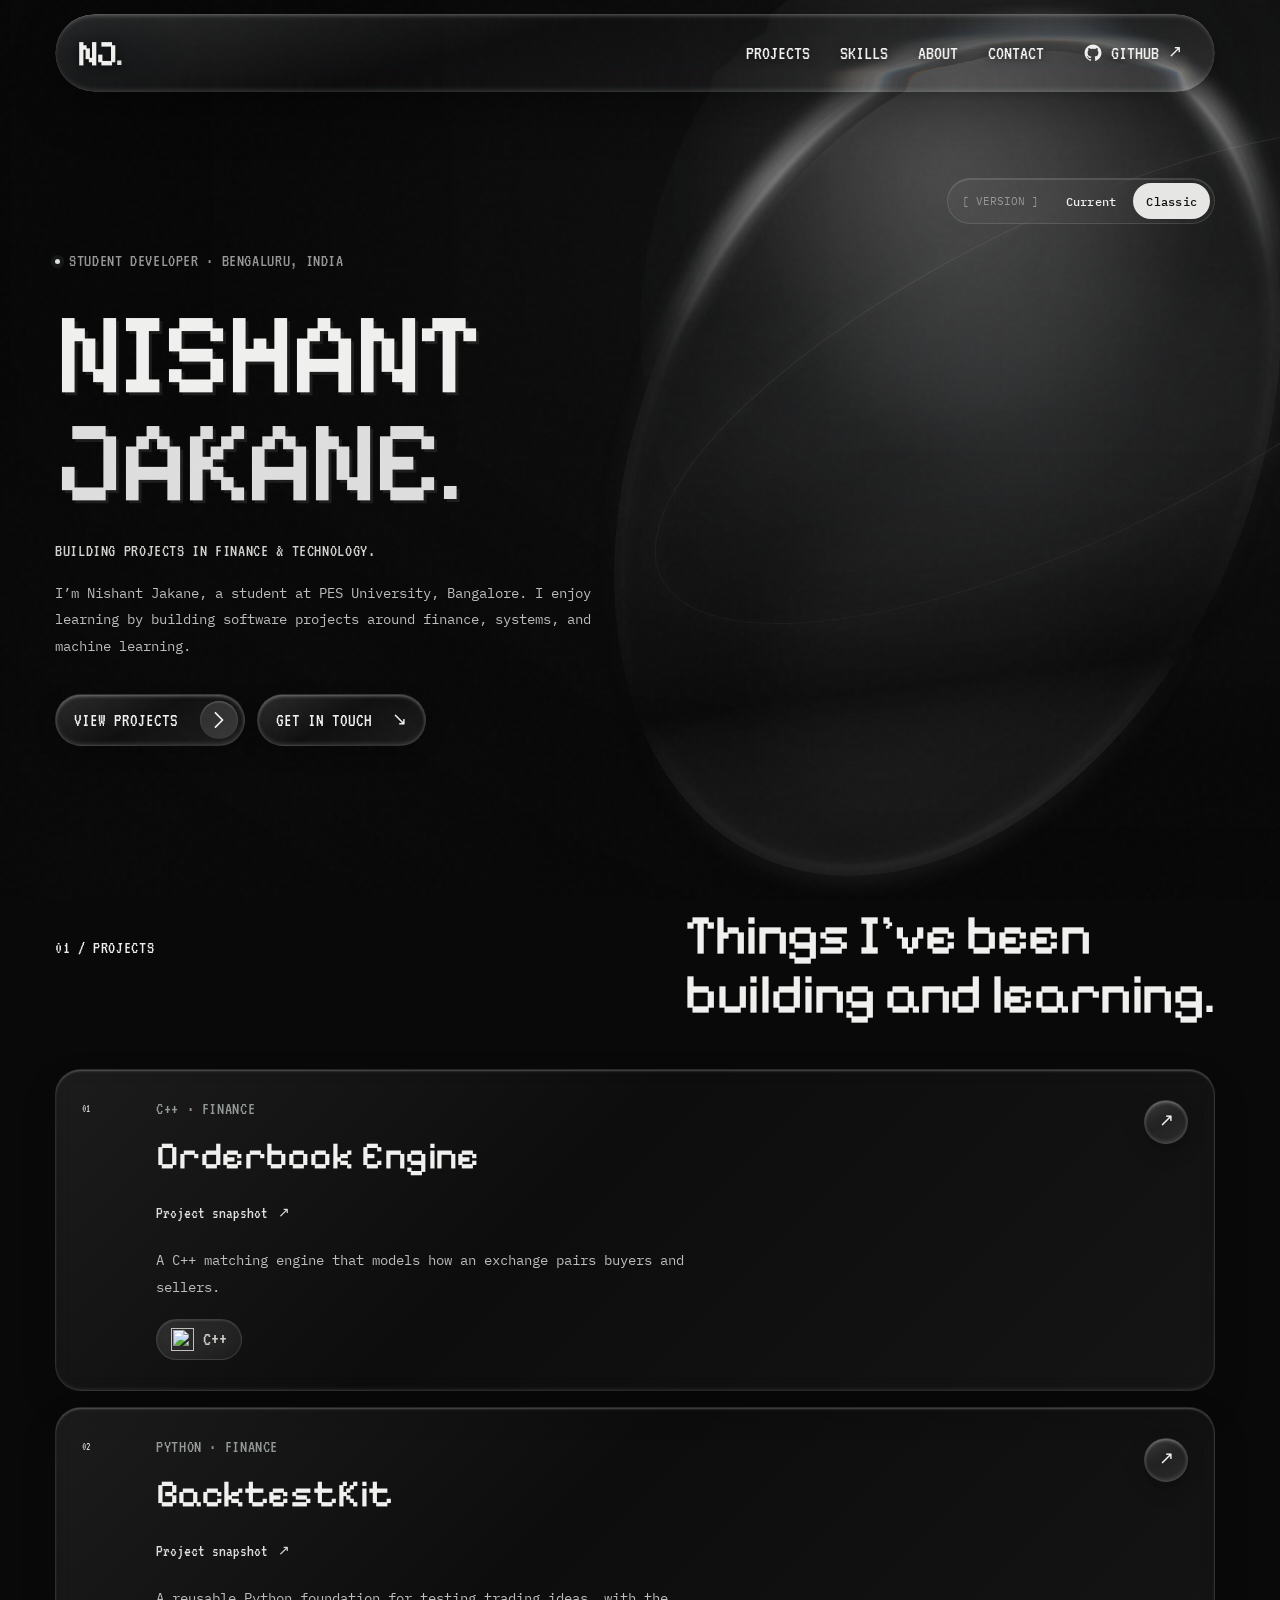
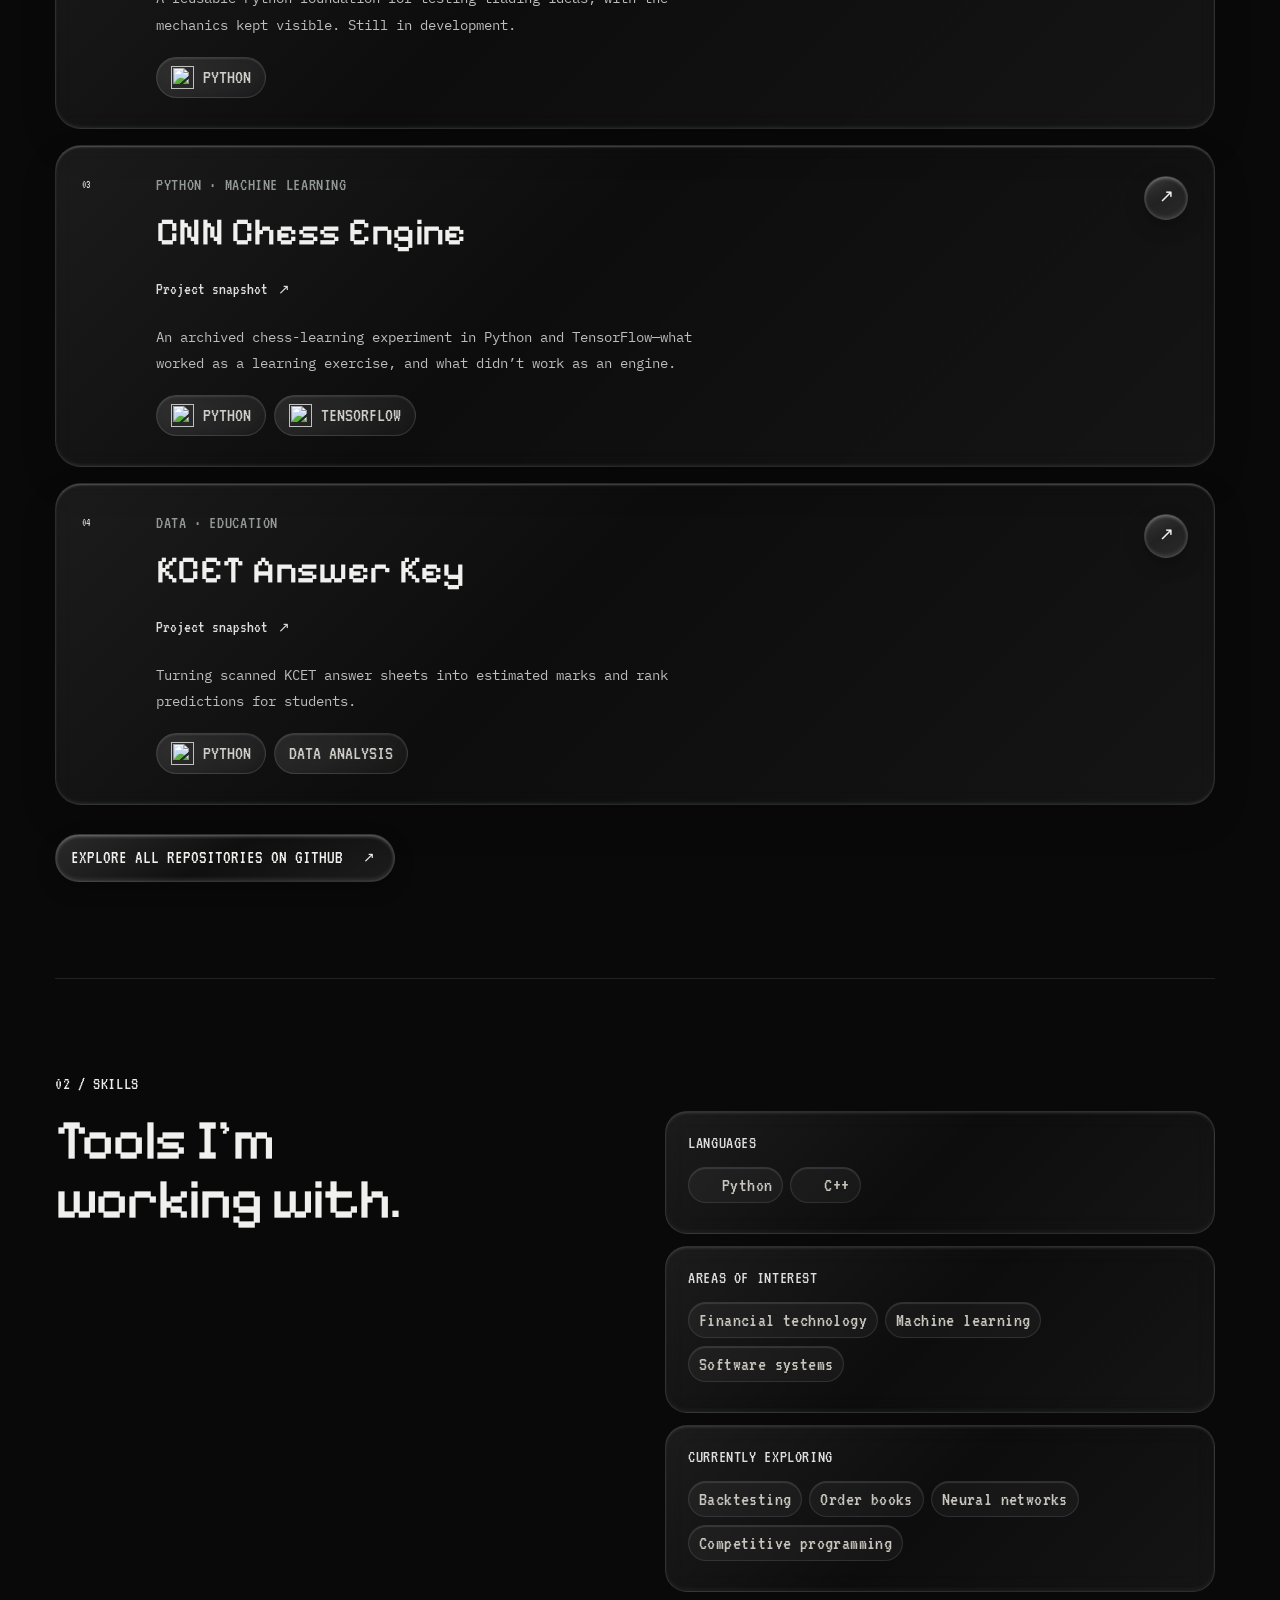
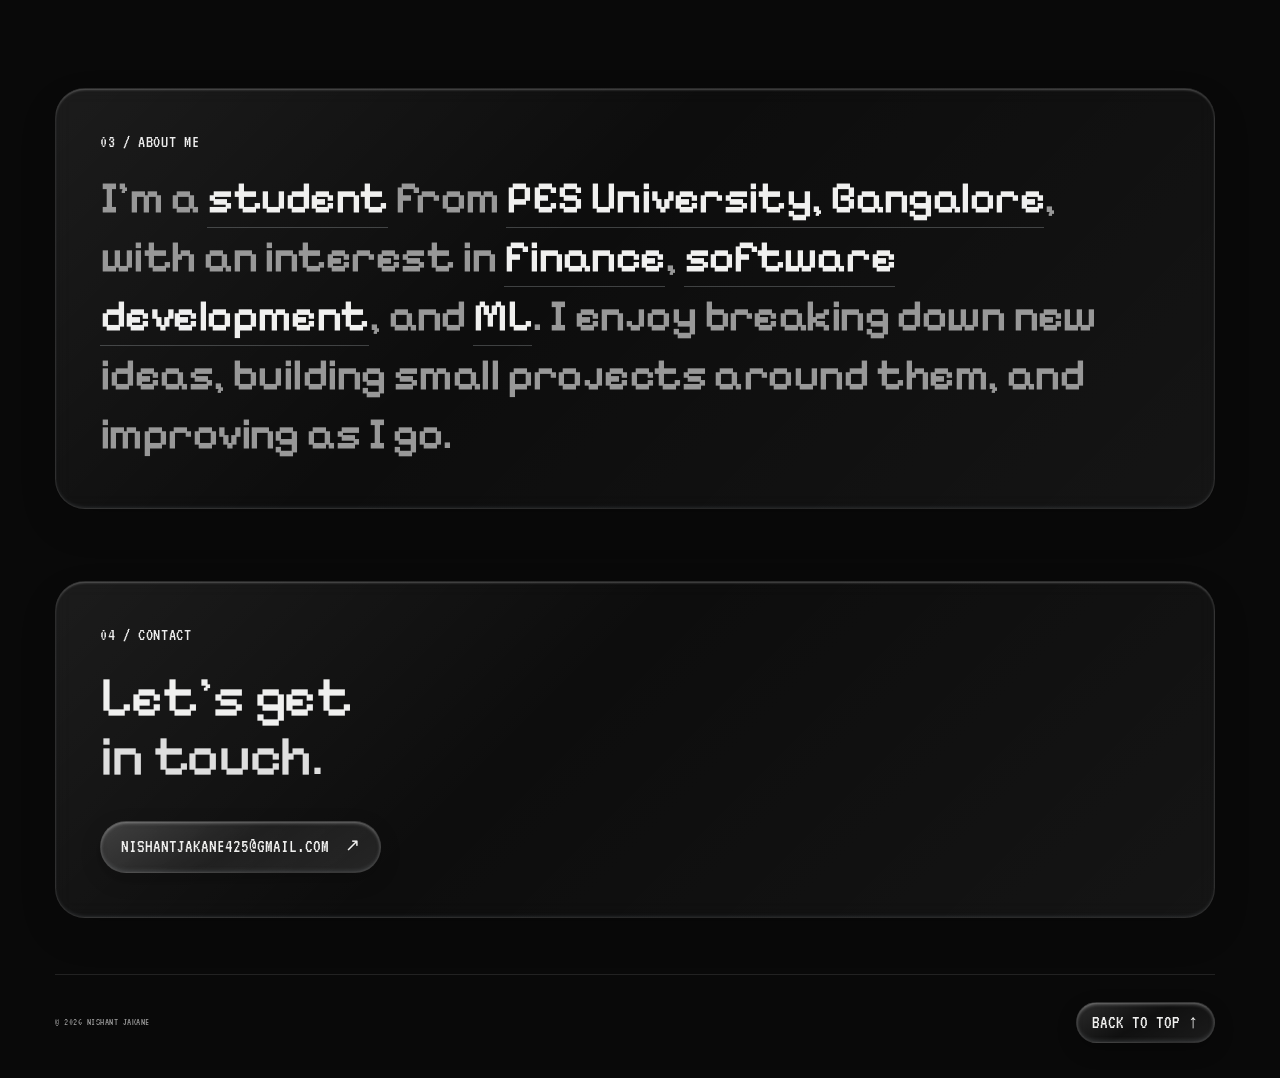
==== classic/index.html @ a6fb90ef "Publish Mono current and preserved classic portfolio versions" ====
<!doctype html>
<html lang="en" data-theme="mono" data-palette="phosphor">
  <head>
    <meta charset="UTF-8" />
    <meta name="viewport" content="width=device-width, initial-scale=1.0" />
    <meta name="description" content="Nishant Jakane — student developer interested in finance, software, and machine learning." />
    <title>Nishant Jakane — Portfolio</title>
    <link rel="icon" type="image/svg+xml" href="favicon.svg?v=2" />
    <link rel="alternate icon" href="favicon.svg?v=2" />
    <link rel="preconnect" href="https://fonts.googleapis.com" />
    <link rel="preconnect" href="https://fonts.gstatic.com" crossorigin />
    <link href="https://fonts.googleapis.com/css2?family=Azeret+Mono:wght@400;500;600&family=Unbounded:wght@400;500;600;700&display=swap" rel="stylesheet" />
    <link rel="stylesheet" href="styles.css?v=4" />
    <link id="nav-glass-preview" rel="stylesheet" href="navbar-glass-preview.css?v=6" />
    <link rel="stylesheet" href="glass-controls.css?v=5" />
    <link rel="stylesheet" href="glass-surfaces.css?v=1" />
    <link href="https://fonts.googleapis.com/css2?family=IBM+Plex+Mono:wght@400;500&family=Pixelify+Sans:wght@400;500;600;700&family=VT323&display=swap" rel="stylesheet" />
    <link rel="stylesheet" href="retro-glass.css?v=1" />
    <link rel="stylesheet" href="dark-mode.css?v=2" />
    <link rel="stylesheet" href="ambient-background.css?v=2" />
    <link rel="stylesheet" href="skills-glass.css?v=1" />
    <link rel="stylesheet" href="portfolio-effects.css?v=5" />
    <link rel="stylesheet" href="../version-switch.css?v=1" />
  </head>
  <body>
    <svg class="glass-filter" aria-hidden="true" focusable="false">
      <defs>
        <filter id="nav-glass-filter" color-interpolation-filters="sRGB" filterUnits="userSpaceOnUse" primitiveUnits="userSpaceOnUse">
          <feImage id="nav-refraction-map" preserveAspectRatio="none" result="lens" />
          <feDisplacementMap in="SourceGraphic" in2="lens" scale="70" xChannelSelector="R" yChannelSelector="G" result="red-shift" />
          <feColorMatrix in="red-shift" values="1 0 0 0 0  0 0 0 0 0  0 0 0 0 0  0 0 0 1 0" result="red" />
          <feDisplacementMap in="SourceGraphic" in2="lens" scale="62" xChannelSelector="R" yChannelSelector="G" result="green-shift" />
          <feColorMatrix in="green-shift" values="0 0 0 0 0  0 1 0 0 0  0 0 0 0 0  0 0 0 1 0" result="green" />
          <feDisplacementMap in="SourceGraphic" in2="lens" scale="54" xChannelSelector="R" yChannelSelector="G" result="blue-shift" />
          <feColorMatrix in="blue-shift" values="0 0 0 0 0  0 0 0 0 0  0 0 1 0 0  0 0 0 1 0" result="blue" />
          <feBlend in="red" in2="green" mode="screen" result="yellow" />
          <feBlend in="yellow" in2="blue" mode="screen" />
          <feGaussianBlur stdDeviation=".35" />
        </filter>
      </defs>
    </svg>
    <div class="noise" aria-hidden="true"></div>
    <header class="nav container">
      <a class="wordmark" href="#top" aria-label="Nishant Jakane, home">NJ<span>.</span></a>
      <nav aria-label="Main navigation">
        <a href="#work">Projects</a>
        <a href="#skills">Skills</a>
        <a href="#about">About</a>
        <a href="#contact">Contact</a>
        <a class="nav-github" href="https://github.com/nishantjakane" target="_blank" rel="noreferrer" aria-label="GitHub (opens in a new tab)">
          <svg class="nav-github__icon" viewBox="0 0 24 24" fill="currentColor" aria-hidden="true"><path d="M12 .75a11.25 11.25 0 0 0-3.56 21.92c.56.1.77-.24.77-.54v-2.1c-3.13.68-3.79-1.33-3.79-1.33-.51-1.3-1.25-1.65-1.25-1.65-1.02-.7.08-.69.08-.69 1.13.08 1.73 1.16 1.73 1.16 1 1.72 2.63 1.22 3.27.93.1-.73.39-1.22.71-1.5-2.5-.28-5.13-1.25-5.13-5.56 0-1.23.44-2.23 1.16-3.01-.12-.28-.5-1.43.11-2.98 0 0 .95-.3 3.1 1.15a10.8 10.8 0 0 1 5.63 0c2.15-1.46 3.1-1.15 3.1-1.15.61 1.55.23 2.7.11 2.98.73.78 1.16 1.78 1.16 3.01 0 4.32-2.63 5.27-5.14 5.55.4.35.76 1.03.76 2.08v3.11c0 .3.2.65.77.54A11.25 11.25 0 0 0 12 .75Z" /></svg>
          <span class="nav-github__label">GitHub</span>
          <span class="nav-github__arrow" aria-hidden="true">↗</span>
        </a>
      </nav>
    </header>

    <main id="top">
      <section class="hero container">
        <nav class="theme-switch version-switch" aria-label="Website version">
          <span class="theme-switch__label">[ version ]</span>
          <a href="../index.html">Current</a>
          <a href="index.html" aria-current="page">Classic</a>
        </nav>
        <div class="eyebrow"><span class="status-dot"></span> Student developer · Bengaluru, India</div>
        <h1>Nishant<br /><em>Jakane.</em></h1>
        <p class="hero-focus">Building projects in finance &amp; technology.</p>
        <p class="hero-copy">I’m Nishant Jakane, a student at PES University, Bangalore. I enjoy learning by building software projects around finance, systems, and machine learning.</p>
        <div class="hero-actions">
          <div class="fx-layer">
            <a class="liquid-button" href="#work" style="--w: 190px; --h: 52px; --tr: 18%;">
              <span class="text">View projects</span>
              <span class="btn-icon" aria-hidden="true">
                <svg class="svg" viewBox="0 0 1024 1024" xmlns="http://www.w3.org/2000/svg"><path d="M779.180132 473.232045 322.354755 16.406668c-21.413706-21.413706-56.121182-21.413706-77.534887 0-21.413706 21.413706-21.413706 56.122205 0 77.534887l418.057421 418.057421L244.819868 930.057421c-21.413706 21.413706-21.413706 56.122205 0 77.534887 10.706853 10.706853 24.759917 16.059767 38.767955 16.059767s28.061103-5.353938 38.767955-16.059767L779.180132 550.767955C800.593837 529.35425 800.593837 494.64575 779.180132 473.232045z" /></svg>
              </span>
              <span class="circle-overlay" aria-hidden="true"></span>
            </a>
          </div>
          <a class="button quiet" href="#contact">Get in touch <span>↘</span></a>
        </div>
      </section>

      <section class="work container" id="work">
        <div class="section-heading"><p class="kicker">01 / Projects</p><h2>Things I’ve been<br />building and learning.</h2></div>
        <div class="projects">
          <article class="project featured">
            <div class="project-index">01</div>
            <div class="project-body">
              <p class="project-type">C++ · FINANCE</p>
              <h3>Orderbook Engine</h3>
              <details class="project-preview">
                <summary>Project snapshot <span aria-hidden="true">↗</span></summary>
                <div class="project-terminal">
                  <div class="project-terminal__bar"><span aria-hidden="true">● ● ●</span> orderbook-engine / README</div>
                  <div class="project-preview-layout">
                    <div class="terminal-copy">
                  <p class="terminal-prompt"><span>nishant@portfolio</span>:~$ <span class="terminal-command">about orderbook-engine</span></p>
                  <ul class="terminal-notes">
                    <li>I built a limit order book from scratch in C++, using CMake to build the engine.</li>
                    <li>It matches incoming buy and sell orders by price, then arrival time, handling partial fills, cancellations, and trades across multiple price levels.</li>
                    <li>The project helped me understand how an exchange turns available liquidity into executed trades.</li>
                  </ul>
                  <a href="https://github.com/nishantjakane/orderbook-engine/blob/main/README.md" target="_blank" rel="noreferrer">Read the README ↗</a>
                </div>
                  <!-- ANSI Shadow FIGlet lettering, generated from patorjk/figlet.js (TAAG). -->
                  <div class="terminal-art" aria-hidden="true"><span class="terminal-art__label">PROJECT / 01</span><pre> ██████╗ ██████╗ ██████╗ ███████╗██████╗
██╔═══██╗██╔══██╗██╔══██╗██╔════╝██╔══██╗
██║   ██║██████╔╝██║  ██║█████╗  ██████╔╝
██║   ██║██╔══██╗██║  ██║██╔══╝  ██╔══██╗
╚██████╔╝██║  ██║██████╔╝███████╗██║  ██║
 ╚═════╝ ╚═╝  ╚═╝╚═════╝ ╚══════╝╚═╝  ╚═╝

██████╗  ██████╗  ██████╗ ██╗  ██╗
██╔══██╗██╔═══██╗██╔═══██╗██║ ██╔╝
██████╔╝██║   ██║██║   ██║█████╔╝
██╔══██╗██║   ██║██║   ██║██╔═██╗
██████╔╝╚██████╔╝╚██████╔╝██║  ██╗
╚═════╝  ╚═════╝  ╚═════╝ ╚═╝  ╚═╝

███████╗███╗   ██╗ ██████╗ ██╗███╗   ██╗███████╗
██╔════╝████╗  ██║██╔════╝ ██║████╗  ██║██╔════╝
█████╗  ██╔██╗ ██║██║  ███╗██║██╔██╗ ██║█████╗
██╔══╝  ██║╚██╗██║██║   ██║██║██║╚██╗██║██╔══╝
███████╗██║ ╚████║╚██████╔╝██║██║ ╚████║███████╗
╚══════╝╚═╝  ╚═══╝ ╚═════╝ ╚═╝╚═╝  ╚═══╝╚══════╝</pre><span class="terminal-art__caption">[ MATCHING ENGINE ]</span></div>
                  </div>
                </div>
              </details>
              <p>A C++ matching engine that models how an exchange pairs buyers and sellers.</p>
              <div class="tech-stack" aria-label="Technologies: C++">
                <span class="tech"><img src="https://cdn.jsdelivr.net/gh/devicons/devicon@latest/icons/cplusplus/cplusplus-original.svg" alt="" /> C++</span>
              </div>
            </div>
            <a class="project-link" href="https://github.com/nishantjakane/orderbook-engine" target="_blank" rel="noreferrer" aria-label="Open Orderbook Engine on GitHub">↗</a>
          </article>
          <article class="project">
            <div class="project-index">02</div>
            <div class="project-body">
              <p class="project-type">PYTHON · FINANCE</p>
              <h3>BacktestKit</h3>
              <details class="project-preview">
                <summary>Project snapshot <span aria-hidden="true">↗</span></summary>
                <div class="project-terminal">
                  <div class="project-terminal__bar"><span aria-hidden="true">● ● ●</span> backtestkit / README</div>
                  <div class="project-preview-layout">
                    <div class="terminal-copy">
                  <p class="terminal-prompt"><span>nishant@portfolio</span>:~$ <span class="terminal-command">about backtestkit</span></p>
                  <ul class="terminal-notes">
                    <li>I’m building a modular Python framework for testing trading strategies against historical market data.</li>
                    <li>It separates market data, strategy logic, execution, and portfolio accounting so I can try new ideas without rebuilding the same infrastructure.</li>
                    <li>It’s still a work in progress, focused on making positions, trades, and performance calculations easier to understand and inspect.</li>
                  </ul>
                  <a href="https://github.com/nishantjakane/backtestkit/blob/main/README.md" target="_blank" rel="noreferrer">Read the README ↗</a>
                </div>
                  <!-- ANSI Shadow FIGlet lettering, generated from patorjk/figlet.js (TAAG). -->
                  <div class="terminal-art" aria-hidden="true"><span class="terminal-art__label">PROJECT / 02</span><pre>██████╗  █████╗  ██████╗██╗  ██╗████████╗███████╗███████╗████████╗
██╔══██╗██╔══██╗██╔════╝██║ ██╔╝╚══██╔══╝██╔════╝██╔════╝╚══██╔══╝
██████╔╝███████║██║     █████╔╝    ██║   █████╗  ███████╗   ██║
██╔══██╗██╔══██║██║     ██╔═██╗    ██║   ██╔══╝  ╚════██║   ██║
██████╔╝██║  ██║╚██████╗██║  ██╗   ██║   ███████╗███████║   ██║
╚═════╝ ╚═╝  ╚═╝ ╚═════╝╚═╝  ╚═╝   ╚═╝   ╚══════╝╚══════╝   ╚═╝

██╗  ██╗██╗████████╗
██║ ██╔╝██║╚══██╔══╝
█████╔╝ ██║   ██║
██╔═██╗ ██║   ██║
██║  ██╗██║   ██║
╚═╝  ╚═╝╚═╝   ╚═╝</pre><span class="terminal-art__caption">[ STRATEGY LAB ]</span></div>
                  </div>
                </div>
              </details>
              <p>A reusable Python foundation for testing trading ideas, with the mechanics kept visible. Still in development.</p>
              <div class="tech-stack" aria-label="Technologies: Python">
                <span class="tech"><img src="https://cdn.jsdelivr.net/gh/devicons/devicon@latest/icons/python/python-original.svg" alt="" /> Python</span>
              </div>
            </div>
            <a class="project-link" href="https://github.com/nishantjakane/backtestkit" target="_blank" rel="noreferrer" aria-label="Open BacktestKit on GitHub">↗</a>
          </article>
          <article class="project">
            <div class="project-index">03</div>
            <div class="project-body">
              <p class="project-type">PYTHON · MACHINE LEARNING</p>
              <h3>CNN Chess Engine</h3>
              <details class="project-preview">
                <summary>Project snapshot <span aria-hidden="true">↗</span></summary>
                <div class="project-terminal">
                  <div class="project-terminal__bar"><span aria-hidden="true">● ● ●</span> cnn-chess-engine / README</div>
                  <div class="project-preview-layout">
                    <div class="terminal-copy">
                  <p class="terminal-prompt"><span>nishant@portfolio</span>:~$ <span class="terminal-command">about cnn-chess-engine</span></p>
                  <ul class="terminal-notes">
                    <li>I used Python and TensorFlow to explore whether a convolutional neural network could learn useful chess decisions.</li>
                    <li>I tried predicting moves from Grandmaster games and approximating Stockfish’s position evaluations.</li>
                    <li>Neither approach produced a competitive engine. The archived experiment taught me about board representations, training data, and the limits of supervised learning for chess.</li>
                  </ul>
                  <a href="https://github.com/nishantjakane/cnn-chess-engine/blob/main/README.md" target="_blank" rel="noreferrer">Read the README ↗</a>
                </div>
                  <!-- ANSI Shadow FIGlet lettering, generated from patorjk/figlet.js (TAAG). -->
                  <div class="terminal-art" aria-hidden="true"><span class="terminal-art__label">PROJECT / 03</span><pre> ██████╗███╗   ██╗███╗   ██╗
██╔════╝████╗  ██║████╗  ██║
██║     ██╔██╗ ██║██╔██╗ ██║
██║     ██║╚██╗██║██║╚██╗██║
╚██████╗██║ ╚████║██║ ╚████║
 ╚═════╝╚═╝  ╚═══╝╚═╝  ╚═══╝

 ██████╗██╗  ██╗███████╗███████╗███████╗
██╔════╝██║  ██║██╔════╝██╔════╝██╔════╝
██║     ███████║█████╗  ███████╗███████╗
██║     ██╔══██║██╔══╝  ╚════██║╚════██║
╚██████╗██║  ██║███████╗███████║███████║
 ╚═════╝╚═╝  ╚═╝╚══════╝╚══════╝╚══════╝

███████╗███╗   ██╗ ██████╗ ██╗███╗   ██╗███████╗
██╔════╝████╗  ██║██╔════╝ ██║████╗  ██║██╔════╝
█████╗  ██╔██╗ ██║██║  ███╗██║██╔██╗ ██║█████╗
██╔══╝  ██║╚██╗██║██║   ██║██║██║╚██╗██║██╔══╝
███████╗██║ ╚████║╚██████╔╝██║██║ ╚████║███████╗
╚══════╝╚═╝  ╚═══╝ ╚═════╝ ╚═╝╚═╝  ╚═══╝╚══════╝</pre><span class="terminal-art__caption">[ NEURAL EXPERIMENT ]</span></div>
                  </div>
                </div>
              </details>
              <p>An archived chess-learning experiment in Python and TensorFlow—what worked as a learning exercise, and what didn’t work as an engine.</p>
              <div class="tech-stack" aria-label="Technologies: Python and TensorFlow">
                <span class="tech"><img src="https://cdn.jsdelivr.net/gh/devicons/devicon@latest/icons/python/python-original.svg" alt="" /> Python</span>
                <span class="tech"><img src="https://cdn.jsdelivr.net/gh/devicons/devicon@latest/icons/tensorflow/tensorflow-original.svg" alt="" /> TensorFlow</span>
              </div>
            </div>
            <a class="project-link" href="https://github.com/nishantjakane/cnn-chess-engine" target="_blank" rel="noreferrer" aria-label="Open CNN Chess Engine on GitHub">↗</a>
          </article>
          <article class="project">
            <div class="project-index">04</div>
            <div class="project-body">
              <p class="project-type">DATA · EDUCATION</p>
              <h3>KCET Answer Key</h3>
              <details class="project-preview">
                <summary>Project snapshot <span aria-hidden="true">↗</span></summary>
                <div class="project-terminal">
                  <div class="project-terminal__bar"><span aria-hidden="true">● ● ●</span> kcetanswerkey / README</div>
                  <div class="project-preview-layout">
                    <div class="terminal-copy">
                  <p class="terminal-prompt"><span>nishant@portfolio</span>:~$ <span class="terminal-command">about kcetanswerkey</span></p>
                  <ul class="terminal-notes">
                    <li>I used Python, image preprocessing, and data analysis to extract answers from 900,000+ publicly released KCET OMR scans.</li>
                    <li>The pipeline estimated marks for nearly 300,000 students, handling noisy scanned sheets with a reported error rate of around 2–3%.</li>
                    <li>I used that dataset to build a rank predictor, helping students estimate where their scores might place them. The website reached 20,000+ visitors.</li>
                  </ul>
                  <a href="https://github.com/nishantjakane/kcetanswerkey/blob/main/README.md" target="_blank" rel="noreferrer">Read the README ↗</a>
                </div>
                  <!-- ANSI Shadow FIGlet lettering, generated from patorjk/figlet.js (TAAG). -->
                  <div class="terminal-art" aria-hidden="true"><span class="terminal-art__label">PROJECT / 04</span><pre>██╗  ██╗ ██████╗███████╗████████╗
██║ ██╔╝██╔════╝██╔════╝╚══██╔══╝
█████╔╝ ██║     █████╗     ██║
██╔═██╗ ██║     ██╔══╝     ██║
██║  ██╗╚██████╗███████╗   ██║
╚═╝  ╚═╝ ╚═════╝╚══════╝   ╚═╝

 █████╗ ███╗   ██╗███████╗██╗    ██╗███████╗██████╗
██╔══██╗████╗  ██║██╔════╝██║    ██║██╔════╝██╔══██╗
███████║██╔██╗ ██║███████╗██║ █╗ ██║█████╗  ██████╔╝
██╔══██║██║╚██╗██║╚════██║██║███╗██║██╔══╝  ██╔══██╗
██║  ██║██║ ╚████║███████║╚███╔███╔╝███████╗██║  ██║
╚═╝  ╚═╝╚═╝  ╚═══╝╚══════╝ ╚══╝╚══╝ ╚══════╝╚═╝  ╚═╝

██╗  ██╗███████╗██╗   ██╗
██║ ██╔╝██╔════╝╚██╗ ██╔╝
█████╔╝ █████╗   ╚████╔╝
██╔═██╗ ██╔══╝    ╚██╔╝
██║  ██╗███████╗   ██║
╚═╝  ╚═╝╚══════╝   ╚═╝</pre><span class="terminal-art__caption">[ SCAN TO SCORE ]</span></div>
                  </div>
                </div>
              </details>
              <p>Turning scanned KCET answer sheets into estimated marks and rank predictions for students.</p>
              <div class="tech-stack" aria-label="Technologies: Python and data analysis">
                <span class="tech"><img src="https://cdn.jsdelivr.net/gh/devicons/devicon@latest/icons/python/python-original.svg" alt="" /> Python</span>
                <span class="tech">Data analysis</span>
              </div>
            </div>
            <a class="project-link" href="https://github.com/nishantjakane/kcetanswerkey" target="_blank" rel="noreferrer" aria-label="Open KCET Answer Key on GitHub">↗</a>
          </article>
        </div>
        <a class="github-all" href="https://github.com/nishantjakane" target="_blank" rel="noreferrer"><span class="github-all__label">Explore all repositories on GitHub</span><span class="github-all__mark" aria-hidden="true">↗</span></a>
      </section>

      <section class="skills container" id="skills">
        <p class="kicker">02 / Skills</p>
        <div class="skills-layout">
          <h2>Tools I’m<br />working with.</h2>
          <div class="skill-groups">
            <div class="skill-group"><p>Languages</p><span class="skill-tech"><img src="https://cdn.jsdelivr.net/gh/devicons/devicon@latest/icons/python/python-original.svg" alt="" />Python</span><span class="skill-tech"><img src="https://cdn.jsdelivr.net/gh/devicons/devicon@latest/icons/cplusplus/cplusplus-original.svg" alt="" />C++</span></div>
            <div class="skill-group"><p>Areas of interest</p><span>Financial technology</span><span>Machine learning</span><span>Software systems</span></div>
            <div class="skill-group"><p>Currently exploring</p><span>Backtesting</span><span>Order books</span><span>Neural networks</span><span>Competitive programming</span></div>
          </div>
        </div>
      </section>

      <section class="about container" id="about">
        <p class="kicker">03 / About me</p>
        <p class="statement"><span>I’m a </span><span class="highlight">student</span><span> from </span><span class="highlight">PES University, Bangalore</span><span>, with an interest in </span><span class="highlight">finance</span><span>, </span><span class="highlight">software development</span><span>, and </span><span class="highlight">ML</span><span>. I enjoy breaking down new ideas, building small projects around them, and improving as I go.</span></p>
      </section>

      <section class="contact container" id="contact">
        <p class="kicker">04 / Contact</p>
        <h2>Let’s get<br /><em>in touch.</em></h2>
        <a class="email" href="mailto:nishantjakane425@gmail.com">nishantjakane425@gmail.com <span>↗</span></a>
      </section>
    </main>

    <footer class="container"><span>© <span id="year"></span> Nishant Jakane</span><a href="#top">Back to top ↑</a></footer>
    <script src="script.js?v=7"></script>
    <script src="background-glass.js?v=2"></script>
    <script src="ambient-background.js?v=2"></script>
    <script src="skills-glass.js?v=1"></script>
    <script src="portfolio-effects.js?v=3"></script>
  </body>
</html>
---- classic/styles.css ----
.glass-filter { position:absolute; width:0; height:0; overflow:hidden; } body .nav { background:linear-gradient(110deg, rgb(255 255 255 / 7%), rgb(255 255 255 / 2%) 43%, rgb(0 0 0 / 9%)) padding-box, linear-gradient(120deg, rgb(255 255 255 / 28%), rgb(255 255 255 / 3%) 25%, rgb(255 255 255 / 14%) 50%, rgb(255 255 255 / 3%) 76%, rgb(255 255 255 / 18%)) border-box; box-shadow:0 14px 38px rgb(0 0 0 / 18%), inset 0 1px rgb(255 255 255 / 16%), inset 0 -1px rgb(0 0 0 / 20%); backdrop-filter:url(#nav-glass-filter) blur(8px) saturate(115%); -webkit-backdrop-filter:url(#nav-glass-filter) blur(8px) saturate(115%); } body .nav::before { z-index:0; } body .nav::after { display:none; } body .nav > .wordmark, body .nav > nav { position:relative; z-index:1; } .fx-layer { filter:contrast(1.1); } .liquid-button { --w:190px; --h:52px; --r:999px; position:relative; isolation:isolate; width:var(--w); height:var(--h); display:inline-flex; align-items:center; justify-content:space-between; padding:0 7px 0 18px; border:1px double rgb(255 255 255 / 18%); border-radius:var(--r); box-shadow:inset 2px -2px 1px -1px rgb(255 255 255 / 38%), inset -2px 2px 1px -1px rgb(255 255 255 / 24%), inset 7px -7px 2px -7px rgb(255 255 255 / 22%), inset -7px 7px 2px -7px rgb(255 255 255 / 15%), inset 0 0 3px rgb(0 0 0 / 65%), 0 8px 18px rgb(0 0 0 / 22%); background:rgb(255 255 255 / 5%); backdrop-filter:blur(5px); -webkit-backdrop-filter:blur(5px); color:var(--ink); text-decoration:none; transition:transform .25s ease, background .25s ease; } .liquid-button::before { content:""; position:absolute; z-index:-1; top:36%; left:50%; transform:translateX(-50%); width:calc(100% - 15px); height:calc(100% - 15px); border:1px solid rgb(0 0 0 / 70%); border-radius:var(--r); filter:blur(7px); } .liquid-button::after { content:""; position:absolute; z-index:-1; inset:0; border-radius:inherit; filter:blur(6px); background:linear-gradient(45deg, rgb(255 255 255 / 42%) 0%, transparent var(--tr), transparent calc(100% - var(--tr)), rgb(255 255 255 / 36%) 100%); } .liquid-button .text { position:relative; z-index:1; font:500 .64rem var(--mono); letter-spacing:.02em; text-transform:uppercase; } .liquid-button .btn-icon { position:relative; z-index:1; display:grid; place-items:center; width:38px; height:38px; border-radius:50%; background:#d2d0c7; box-shadow:inset 0 1px rgb(255 255 255 / 65%), 0 2px 7px rgb(0 0 0 / 30%); transition:transform .25s ease; } .liquid-button .svg { width:14px; fill:#171714; } .liquid-button .circle-overlay { position:absolute; inset:4px; z-index:0; border:1px solid rgb(255 255 255 / 18%); border-radius:var(--r); filter:blur(.6px); pointer-events:none; } .liquid-button:hover { transform:translateY(-3px); background:rgb(255 255 255 / 8%); } .liquid-button:hover .btn-icon { transform:scale(1.08); } .liquid-button:active { transform:scale(.96); }
:root { --ink:#ecebe5; --muted:#8a8983; --paper:#070706; --surface:#11110f; --line:#2b2a27; --green:#b9b5a8; --signal:#c4c0b5; --mono:"Azeret Mono", monospace; --sans:"Unbounded", sans-serif; }
body .nav { border-color:rgb(255 255 255 / 22%); background:linear-gradient(110deg, rgb(255 255 255 / 14%), rgb(255 255 255 / 7%) 48%, rgb(255 255 255 / 4%)); box-shadow:0 9px 26px rgb(0 0 0 / 18%), inset 0 1px rgb(255 255 255 / 25%), inset 0 -1px rgb(0 0 0 / 18%); } .hero-focus { margin:-5px 0 18px; color:var(--signal); font:500 .68rem var(--mono); letter-spacing:.035em; text-transform:uppercase; }
body .nav { background:rgb(9 9 8 / 7%); box-shadow:0 8px 25px rgb(0 0 0 / 12%), inset 0 1px rgb(255 255 255 / 10%), inset 0 -1px rgb(0 0 0 / 16%); backdrop-filter:url(#nav-glass-filter) blur(5px) saturate(108%); -webkit-backdrop-filter:url(#nav-glass-filter) blur(5px) saturate(108%); } body .nav::before { opacity:0; transition:opacity .22s ease; } body .nav:hover::before, body .nav:focus-within::before { opacity:1; } body .project-link { border-color:rgb(255 255 255 / 18%); background:rgb(255 255 255 / 3%); box-shadow:inset 0 1px rgb(255 255 255 / 12%), 0 0 0 0 rgb(236 235 229 / 0%); transition:transform .32s cubic-bezier(.2, .9, .2, 1), background .25s ease, border-color .25s ease, box-shadow .32s ease; } body .project-link:hover { background:#d0cec5; border-color:#e9e7df; color:#11110f; transform:rotate(45deg) scale(1.12); box-shadow:inset 0 1px rgb(255 255 255 / 65%), 0 0 0 5px rgb(236 235 229 / 8%), 0 9px 24px rgb(0 0 0 / 32%); } body .project-link:active { transform:rotate(45deg) scale(.92); transition-duration:.1s; }
body .github-all .github-all__label { font-size:.67rem; } body .github-all .github-all__mark { font-size:.9rem; }
body .github-all { position:relative; isolation:isolate; gap:13px; padding:8px 9px 8px 15px; overflow:hidden; border:1px solid rgb(255 255 255 / 12%); border-radius:999px; background:color-mix(in srgb, var(--ink) 4%, transparent); box-shadow:inset 0 0 0 1px rgb(255 255 255 / 4%), inset 1.8px 3px 0 -2px rgb(255 255 255 / 38%), inset -2px -2px 0 -2px rgb(255 255 255 / 25%), inset -3px -8px 1px -6px rgb(255 255 255 / 18%), inset -1px 2px 3px -1px rgb(0 0 0 / 32%), 0 6px 16px rgb(0 0 0 / 14%); backdrop-filter:blur(8px) saturate(120%); -webkit-backdrop-filter:blur(8px) saturate(120%); transition:color .3s ease, border-color .3s ease; } body .github-all::before { content:""; position:absolute; z-index:-1; top:4px; right:4px; width:34px; height:calc(100% - 8px); border-radius:999px; background:color-mix(in srgb, var(--ink) 18%, transparent); box-shadow:inset 0 0 0 1px rgb(255 255 255 / 10%), inset 2px 1px 0 -1px rgb(255 255 255 / 48%), inset -1.5px -1px 0 -1px rgb(255 255 255 / 34%), inset -1px 2px 3px -1px rgb(0 0 0 / 30%), 0 3px 6px rgb(0 0 0 / 12%); transition:width .42s cubic-bezier(1, 0, .4, 1), background .3s ease; } body .github-all__label, body .github-all__mark { position:relative; z-index:1; } body .github-all__mark { display:grid; place-items:center; width:20px; height:20px; color:var(--paper); font-size:.9rem; transition:color .3s ease, transform .35s cubic-bezier(.5, 0, 0, 1); } body .github-all:hover { color:var(--ink); border-color:rgb(255 255 255 / 20%); } body .github-all:hover::before { width:calc(100% - 8px); background:color-mix(in srgb, var(--ink) 13%, transparent); } body .github-all:hover .github-all__mark { color:var(--ink); transform:translateX(2px) rotate(45deg); }
.skill-group .skill-tech { display:inline-flex; align-items:center; gap:7px; } .skill-tech img { width:16px; height:16px; }
body .liquid-button::before, body .liquid-button::after { z-index:0; } body .liquid-button > .text, body .liquid-button > .btn-icon { position:relative; z-index:1; }
* { box-sizing:border-box; } html { scroll-behavior:smooth; } body { margin:0; color:var(--ink); background:var(--paper); font-family:var(--sans); overflow-x:hidden; } .noise { position:fixed; inset:0; pointer-events:none; opacity:.035; z-index:5; background-image:url("data:image/svg+xml,%3Csvg viewBox='0 0 180 180' xmlns='http://www.w3.org/2000/svg'%3E%3Cfilter id='n'%3E%3CfeTurbulence type='fractalNoise' baseFrequency='.85' numOctaves='3' stitchTiles='stitch'/%3E%3C/filter%3E%3Crect width='100%25' height='100%25' filter='url(%23n)'/%3E%3C/svg%3E"); } .container { width:min(1160px, calc(100% - 48px)); margin:auto; }
.nav { --glass-x:50%; --glass-y:0%; position:sticky; top:14px; z-index:10; isolation:isolate; height:64px; display:flex; align-items:center; justify-content:space-between; gap:28px; padding:0 18px; border:1.5px solid transparent; border-radius:999px; background:linear-gradient(110deg, rgb(255 255 255 / 13%), rgb(255 255 255 / 4%) 43%, rgb(0 0 0 / 24%)) padding-box, linear-gradient(120deg, rgb(255 255 255 / 38%), rgb(255 255 255 / 4%) 25%, rgb(255 255 255 / 19%) 50%, rgb(255 255 255 / 4%) 76%, rgb(255 255 255 / 24%)) border-box; box-shadow:0 14px 38px rgb(0 0 0 / 35%), inset 0 1px rgb(255 255 255 / 20%), inset 0 -1px rgb(0 0 0 / 32%); backdrop-filter:blur(24px) saturate(145%) contrast(108%); -webkit-backdrop-filter:blur(24px) saturate(145%) contrast(108%); } .nav::before { content:""; position:absolute; inset:1px; z-index:-1; pointer-events:none; border-radius:inherit; background:radial-gradient(150px 80px at var(--glass-x) var(--glass-y), rgb(255 255 255 / 27%), transparent 72%), linear-gradient(180deg, rgb(255 255 255 / 12%), transparent 46%); transition:background-position .08s linear; } .nav::after { content:""; position:absolute; z-index:-2; inset:-1.5px; padding:1.5px; pointer-events:none; border-radius:inherit; background:linear-gradient(90deg, rgb(255 72 72 / 55%), rgb(255 183 67 / 45%) 16%, rgb(255 245 160 / 42%) 29%, rgb(92 238 183 / 42%) 47%, rgb(94 180 255 / 48%) 64%, rgb(151 111 255 / 48%) 82%, rgb(255 105 190 / 45%)); filter:blur(.35px) saturate(125%); opacity:.72; -webkit-mask:linear-gradient(#000 0 0) content-box, linear-gradient(#000 0 0); -webkit-mask-composite:xor; mask-composite:exclude; } .wordmark { flex:0 0 auto; color:var(--ink); font:700 1.05rem var(--sans); text-decoration:none; letter-spacing:-.12em; } .wordmark span { color:var(--signal); } nav { display:flex; align-items:center; gap:25px; } nav a, footer a { color:var(--muted); text-decoration:none; font:500 .65rem var(--mono); text-transform:uppercase; letter-spacing:.02em; white-space:nowrap; } nav a:hover, footer a:hover { color:var(--green); } nav .nav-github { display:inline-flex; align-items:center; gap:5px; color:var(--ink); padding:7px 10px; margin-left:2px; border:1px solid rgb(255 255 255 / 15%); background:rgb(255 255 255 / 5%); border-radius:999px; } nav .nav-github:hover { color:var(--paper); background:var(--green); border-color:var(--green); }
.hero { padding:112px 0 120px; } .eyebrow,.kicker,.project-type { color:var(--muted); font:400 .65rem var(--mono); letter-spacing:.04em; text-transform:uppercase; } .eyebrow { display:flex; align-items:center; gap:9px; margin-bottom:32px; } .status-dot { width:7px; height:7px; border-radius:0; background:var(--signal); box-shadow:0 0 0 5px #c4c0b51c; animation:pulse 2.2s infinite; } h1,h2,h3,p { margin-top:0; } h1 { max-width:920px; margin-bottom:30px; font-size:clamp(2.35rem, 5.9vw, 5.7rem); font-weight:600; letter-spacing:-.1em; line-height:1.08; } em { color:var(--signal); font-style:normal; } .hero-copy { max-width:570px; color:#b9b6ae; font-size:.94rem; line-height:1.8; letter-spacing:-.025em; } .hero-actions { display:flex; flex-wrap:wrap; gap:12px; margin:35px 0 0; } .button { display:inline-flex; gap:25px; align-items:center; padding:14px 18px; border:1px solid rgb(255 255 255 / 15%); border-radius:999px; color:var(--ink); background:rgb(255 255 255 / 5%); box-shadow:inset 0 1px rgb(255 255 255 / 10%), 0 8px 22px rgb(0 0 0 / 16%); backdrop-filter:blur(12px); -webkit-backdrop-filter:blur(12px); text-decoration:none; font:500 .65rem var(--mono); text-transform:uppercase; letter-spacing:.02em; transition:.25s ease; } .button span,.project-link,.email span,.github-all span { font-size:1.1rem; } .primary { background:linear-gradient(135deg, #d3d0c6, #aaa69a); border-color:#d1cec4; color:#1a1916; } .primary:hover { transform:translateY(-3px); box-shadow:0 12px 28px rgb(0 0 0 / 30%), inset 0 1px rgb(255 255 255 / 40%); } .quiet:hover { border-color:var(--green); color:var(--green); }
.work { padding:122px 0; } .section-heading { display:flex; align-items:baseline; justify-content:space-between; margin-bottom:54px; } .kicker { color:var(--green); } h2 { font-size:clamp(1.8rem, 3.6vw, 3.6rem); font-weight:600; letter-spacing:-.1em; line-height:1.12; margin-bottom:0; } .projects { border-top:1px solid var(--line); } .project { position:relative; display:grid; grid-template-columns:80px minmax(0,1fr) 64px; gap:22px; padding:27px 0 30px; border-bottom:1px solid var(--line); transition:.25s ease; } .project:hover { padding-left:14px; padding-right:14px; background:#0c0d0d; } .project-index { color:var(--signal); font:400 .7rem var(--mono); padding-top:3px; } .project-type { margin-bottom:13px; font-size:.61rem; } h3 { font-size:clamp(1.25rem, 2.3vw, 2rem); font-weight:600; letter-spacing:-.09em; margin-bottom:13px; } .project-body > p:not(.project-type) { max-width:580px; color:#b6b5b1; font-size:.87rem; line-height:1.7; } .tech-stack { display:flex; flex-wrap:wrap; gap:8px; margin-top:18px; } .tech { display:inline-flex; align-items:center; gap:7px; border:1px solid rgb(255 255 255 / 12%); border-radius:999px; color:#d0cec8; padding:6px 10px; background:rgb(255 255 255 / 4%); box-shadow:inset 0 1px rgb(255 255 255 / 8%); backdrop-filter:blur(10px); -webkit-backdrop-filter:blur(10px); font:400 .62rem var(--mono); text-transform:uppercase; } .tech img { width:16px; height:16px; } .project-link { align-self:start; justify-self:end; display:grid; place-items:center; width:43px; height:43px; border:1px solid rgb(255 255 255 / 15%); border-radius:50%; background:rgb(255 255 255 / 5%); box-shadow:inset 0 1px rgb(255 255 255 / 10%); backdrop-filter:blur(10px); -webkit-backdrop-filter:blur(10px); color:var(--ink); text-decoration:none; transition:.25s ease; } .project-link:hover { background:var(--signal); border-color:var(--signal); color:#160500; transform:rotate(45deg); } .github-all { display:inline-flex; gap:18px; align-items:center; margin-top:29px; color:var(--ink); font:500 .67rem var(--mono); text-decoration:none; text-transform:uppercase; letter-spacing:.02em; } .github-all:hover { color:var(--green); }
.skills { padding:110px 0; border-top:1px solid var(--line); } .skills-layout { display:grid; grid-template-columns:1fr 1fr; gap:60px; align-items:start; } .skill-groups { border-top:1px solid var(--line); } .skill-group { padding:20px 0; border-bottom:1px solid var(--line); } .skill-group p { color:var(--muted); font:400 .65rem var(--mono); letter-spacing:.08em; text-transform:uppercase; margin-bottom:12px; } .skill-group span { display:inline-block; margin:0 6px 7px 0; padding:6px 9px; background:var(--surface); border:1px solid var(--line); color:#c7c5bd; font:400 .72rem var(--mono); } .about { padding:120px 0; border-top:1px solid var(--line); } .statement { max-width:1020px; font-size:clamp(2rem,4.4vw,4.2rem); font-weight:600; line-height:1.12; letter-spacing:-.065em; } .statement span { color:var(--muted); } .statement .highlight { color:var(--ink); border-bottom:2px solid var(--signal); padding-bottom:.05em; } .contact { padding:112px 0 100px; border-top:1px solid var(--line); } .contact h2 { margin:26px 0 39px; } .email { display:inline-flex; align-items:center; gap:20px; color:var(--green); font-size:clamp(1rem, 2vw,1.5rem); letter-spacing:-.04em; text-decoration:none; border-bottom:1px solid #b9b5a866; padding-bottom:7px; } .email:hover { color:var(--ink); border-color:var(--ink); } footer { border-top:1px solid var(--line); padding:27px 0 35px; display:flex; justify-content:space-between; color:var(--muted); font:400 .65rem var(--mono); text-transform:uppercase; letter-spacing:.05em; }
@keyframes pulse { 50% { box-shadow:0 0 0 9px #9be69c00; } } @media (max-width:760px) { .nav { height:auto; min-height:70px; padding:15px 0; align-items:flex-start; } nav { flex:1; justify-content:flex-end; flex-wrap:wrap; gap:10px 14px; } nav a, footer a { font-size:.58rem; } nav .nav-github { padding:5px 6px; margin-left:0; } } @media (max-width:430px) { .nav { gap:14px; } nav { gap:8px 11px; } nav a, footer a { font-size:.53rem; } } @media (max-width:650px) { .container { width:min(100% - 32px,1160px); }.hero { padding:74px 0 75px; } .work,.skills,.about { padding:80px 0; } .section-heading { display:block; } .section-heading .kicker { margin-bottom:20px; } .project { grid-template-columns:34px minmax(0,1fr) 40px; gap:10px; } .project:hover { padding-left:5px; padding-right:5px; } .project-link { width:36px; height:36px; } .skills-layout { grid-template-columns:1fr; gap:35px; } .contact { padding:80px 0; } footer { font-size:.58rem; } }
@media (max-width:430px) { .nav { top:8px; display:flex; align-items:center; gap:8px; min-height:58px; height:58px; padding:0 10px; border-radius:999px; } .wordmark { font-size:.98rem; } .nav > nav { flex:1; width:auto; display:flex; flex-wrap:nowrap; align-items:center; justify-content:flex-end; gap:6px; } .nav > nav a { font-size:.52rem; letter-spacing:-.02em; } .nav > nav .nav-github { gap:1px; padding:4px; } .about .statement { font-size:clamp(1.55rem, 7vw, 1.85rem); line-height:1.3; letter-spacing:-.055em; } }
body .quiet:hover, body .quiet:focus-visible { color:var(--green); border-color:var(--green); background:rgb(255 255 255 / 9%); box-shadow:inset 0 1px rgb(255 255 255 / 17%), 0 7px 18px rgb(0 0 0 / 22%); transform:translateY(-2px); } body .quiet:active { color:var(--paper); background:var(--green); border-color:var(--green); transform:scale(.96); }
body .liquid-button:hover .svg, body .liquid-button:focus-visible .svg { animation:arrow-sweep .65s cubic-bezier(.4, 0, .2, 1) infinite; } @keyframes arrow-sweep { 0% { transform:translateX(-7px); opacity:0; } 25% { opacity:1; } 68% { transform:translateX(5px); opacity:1; } 69% { transform:translateX(-7px); opacity:0; } 100% { transform:translateX(-7px); opacity:0; } }

/* Liquid glass: the optical layers sit below the untouched navigation text. */
body .nav {
  --nav-font:var(--mono);
  --nav-spring:cubic-bezier(.22, 1.45, .36, 1);
  height:78px;
  min-height:78px;
  padding:0 22px;
  border:0;
  overflow:hidden;
  background:transparent;
  backdrop-filter:none;
  -webkit-backdrop-filter:none;
  box-shadow:0 12px 32px rgb(0 0 0 / 22%);
}
body .nav::before {
  inset:0;
  z-index:-2;
  opacity:1;
  background:rgb(255 255 255 / 4%);
  box-shadow:inset 0 4px 10px -7px rgb(255 255 255 / 22%);
  -webkit-backdrop-filter:blur(8px) saturate(150%);
  backdrop-filter:blur(8px) saturate(150%);
  transition:none;
}
body .nav.lens-ready::before {
  -webkit-backdrop-filter:blur(2px) url(#nav-glass-filter) saturate(150%);
  backdrop-filter:blur(2px) url(#nav-glass-filter) saturate(150%);
}
body .nav::after {
  display:block;
  z-index:-1;
  inset:0;
  padding:0;
  opacity:var(--glass-light, 0);
  -webkit-mask:none;
  mask:none;
  filter:none;
  background:radial-gradient(180px 85px at var(--glass-x) var(--glass-y), rgb(255 255 255 / 8%), transparent 72%);
  box-shadow:none;
  transition:opacity .25s ease;
}
body .nav > nav {
  border-radius:inherit;
  gap:8px;
  flex-wrap:nowrap;
}
body .nav > .wordmark {
  font-size:1.45rem;
  padding:8px 0;
  transition:transform .4s var(--nav-spring), text-shadow .3s ease;
}
body .nav > .wordmark:hover,
body .nav > .wordmark:focus-visible {
  transform:scale(1.08);
  text-shadow:0 2px 14px rgb(255 255 255 / 20%);
}
body .nav > .wordmark:active { transform:scale(.95); }
body .nav > nav a {
  display:inline-flex;
  align-items:center;
  justify-content:center;
  min-height:44px;
  padding:0 13px;
  border-radius:999px;
  color:#c5c4be;
  font:500 .8rem/1 var(--nav-font);
  letter-spacing:-.035em;
  text-transform:none;
  transition:color .25s ease, background .25s ease, transform .4s var(--nav-spring);
}
body .nav > nav a:not(.nav-github) { position:relative; isolation:isolate; }
body .nav > nav a:not(.nav-github)::before {
  content:"";
  position:absolute;
  inset:0;
  z-index:-1;
  border-radius:inherit;
  pointer-events:none;
  background:linear-gradient(150deg, rgb(255 255 255 / 16%), rgb(255 255 255 / 5%));
  box-shadow:inset 0 1px 1px rgb(255 255 255 / 30%), inset 0 -1px 1px rgb(255 255 255 / 10%), 0 4px 12px rgb(0 0 0 / 12%);
  backdrop-filter:blur(6px);
  -webkit-backdrop-filter:blur(6px);
  opacity:0;
  transform:scale(.82);
  transition:opacity .2s ease, transform .4s var(--nav-spring);
}
body .nav > nav a:not(.nav-github):hover,
body .nav > nav a:not(.nav-github):focus-visible { color:#fff; transform:translateY(-1px); }
body .nav > nav a:not(.nav-github):hover::before,
body .nav > nav a:not(.nav-github):focus-visible::before { opacity:1; transform:scale(1.04); }
body .nav > nav a:not(.nav-github):active { transform:scale(.94); }
body .nav a:focus-visible { outline:2px solid #ecebe5; outline-offset:5px; border-radius:5px; }
body .nav > nav .nav-github {
  position:relative;
  isolation:isolate;
  overflow:hidden;
  gap:9px;
  margin-left:10px;
  padding:0 15px;
  border:1px solid rgb(255 255 255 / 22%);
  background:linear-gradient(135deg, rgb(255 255 255 / 16%), rgb(255 255 255 / 5%));
  box-shadow:inset 0 1px 1px rgb(255 255 255 / 22%), 0 4px 12px rgb(0 0 0 / 16%);
  color:var(--ink);
}
body .nav .nav-github::before {
  content:"";
  position:absolute;
  inset:0;
  z-index:-1;
  border-radius:inherit;
  background:linear-gradient(135deg, #fff, #d9dce1);
  clip-path:circle(0% at 88% 50%);
  transition:clip-path .5s cubic-bezier(.22, 1, .36, 1);
  pointer-events:none;
}
body .nav .nav-github__icon { width:18px; height:18px; flex-shrink:0; transition:transform .45s var(--nav-spring); }
body .nav .nav-github__arrow { font-size:1.05rem; transition:transform .45s var(--nav-spring); }
body .nav > nav .nav-github:hover,
body .nav > nav .nav-github:focus-visible {
  color:#15171b;
  border-color:rgb(255 255 255 / 40%);
  transform:translateY(-2px) scale(1.025);
}
body .nav .nav-github:hover::before,
body .nav .nav-github:focus-visible::before { clip-path:circle(150% at 88% 50%); }
body .nav .nav-github:hover .nav-github__arrow,
body .nav .nav-github:focus-visible .nav-github__arrow { transform:translate(2px, -2px) rotate(10deg); }
body .nav .nav-github:hover .nav-github__icon,
body .nav .nav-github:focus-visible .nav-github__icon { transform:rotate(-10deg) scale(1.08); }
body .nav > nav .nav-github:active { transform:scale(.96); }
@media (max-width:760px) {
  body .nav { height:74px; min-height:74px; padding:0 16px; align-items:center; gap:14px; }
  body .nav > nav { flex:0 1 auto; gap:3px; }
  body .nav > nav a { font-size:.74rem; padding:0 9px; }
  body .nav > nav .nav-github { margin-left:4px; padding:0 11px; gap:7px; }
}
@media (max-width:520px) {
  body .nav { height:72px; min-height:72px; padding:0 10px; gap:8px; }
  body .nav > .wordmark { font-size:1.2rem; }
  body .nav > nav { gap:1px; }
  body .nav > nav a { font-size:.68rem; padding:0 4px; }
  body .nav > nav .nav-github { width:40px; min-width:40px; height:40px; min-height:40px; padding:0; margin-left:4px; }
  body .nav .nav-github__label, body .nav .nav-github__arrow { display:none; }
}
@media (prefers-reduced-motion:reduce) {
  body .nav::after { display:none; }
  body .nav > .wordmark, body .nav > nav a, body .nav > nav a::before,
  body .nav .nav-github::before, body .nav .nav-github__arrow, body .nav .nav-github__icon { transition:none; }
}
@supports not ((backdrop-filter:blur(1px)) or (-webkit-backdrop-filter:blur(1px))) {
  body .nav::before { background:rgb(24 24 22 / 96%); }
}

/* A single smoked-glass form gives the dark canvas quiet optical depth. */
.ios-glass-backdrop {
  --pan-x:0px;
  --pan-y:0px;
  position:fixed;
  inset:0;
  z-index:0;
  overflow:hidden;
  pointer-events:none;
  background:
    radial-gradient(ellipse at var(--light-x, 78%) var(--light-y, 30%), rgb(111 135 154 / 8%), transparent 54%),
    radial-gradient(ellipse at 0% 100%, rgb(142 130 112 / 3%), transparent 50%);
}
.ios-glass-backdrop::before, .ios-glass-backdrop::after {
  content:"";
  position:absolute;
  pointer-events:none;
}
.ios-glass-backdrop::before {
  width:min(76vw, 1000px);
  aspect-ratio:9 / 11;
  top:-16vh;
  right:-12vw;
  background:url("glass-surface.svg") center / contain no-repeat;
  transform:translate3d(var(--pan-x), var(--pan-y), 0);
}
.ios-glass-backdrop::after {
  inset:0;
  background:linear-gradient(90deg, rgb(7 7 6 / 45%), transparent 65%),
    linear-gradient(0deg, rgb(7 7 6 / 40%), transparent 50%);
}
body > main, body > footer { position:relative; z-index:1; }

/* Minimal material polish: clear type, consistent spacing, quieter surfaces. */
:root { --body-font:-apple-system, BlinkMacSystemFont, "Segoe UI", sans-serif; --line:rgb(255 255 255 / 10%); }
html { scroll-padding-top:112px; }
body { font-family:var(--body-font); }
body .noise { opacity:.012; }
h1, h2, h3, .statement { font-family:var(--sans); }
h1 { font-weight:500; letter-spacing:-.055em; line-height:1.13; }
h2 { letter-spacing:-.045em; line-height:1.2; }
h3 { letter-spacing:-.035em; line-height:1.35; }
body .hero { padding:100px 0 88px; }
body .hero-copy { max-width:540px; font-size:1.04rem; line-height:1.85; letter-spacing:0; color:#b9bab8; }
body .hero-focus { margin-bottom:20px; color:#d2d3ce; }
body .eyebrow { margin-bottom:30px; letter-spacing:.035em; }
body .status-dot { border-radius:50%; width:5px; height:5px; box-shadow:0 0 0 4px rgb(211 220 225 / 7%); animation:none; }
body .work { padding:72px 0 96px; }
body .section-heading { gap:32px; margin-bottom:44px; }
body .project { padding:30px 0; transition:background .25s ease; }
body .project:hover { padding:30px 0; background:linear-gradient(90deg, transparent, rgb(255 255 255 / 2%), transparent); }
body .project-body > p:not(.project-type) { max-width:590px; font-size:1rem; line-height:1.8; letter-spacing:0; color:#acb0b2; }
body .project-type { color:#939995; }
body .tech { border-color:rgb(255 255 255 / 8%); background:rgb(255 255 255 / 2%); box-shadow:none; }
body .skills, body .about { padding:96px 0; }
body .skill-group span { border-radius:999px; background:rgb(255 255 255 / 3%); border-color:rgb(255 255 255 / 8%); padding:8px 11px; font-size:.65rem; }
body .statement { letter-spacing:-.035em; line-height:1.32; font-size:clamp(1.65rem, 3.8vw, 3.65rem); margin-bottom:0; }
body .statement .highlight { border-bottom:1px solid rgb(211 218 221 / 25%); }
body .contact { padding:96px 0 80px; }
body .contact h2 { margin:26px 0 34px; }
body footer { align-items:center; gap:16px; border-color:var(--line); }
@media (max-width:760px) {
  .ios-glass-backdrop::before { width:110vw; top:-7vh; right:-52vw; opacity:.7; }
  body .hero { padding:78px 0 68px; }
  body .hero-copy { font-size:1rem; }
  body .work { padding:56px 0 72px; }
  body .skills, body .about, body .contact { padding:72px 0; }
  body .statement { font-size:clamp(1.55rem, 5vw, 2.3rem); letter-spacing:-.035em; }
  body .project, body .project:hover { padding:26px 0; }
}
@media (prefers-reduced-motion:reduce) { html { scroll-behavior:auto; } }
---- classic/navbar-glass-preview.css ----
/* Optional glass trial. Remove its stylesheet link to restore the standard glass.
   ?glass=classic also disables this layer for a quick side-by-side comparison. */
body .nav {
  border-color:transparent;
  box-shadow:0 18px 48px rgb(0 0 0 / 32%), 0 3px 10px rgb(0 0 0 / 15%);
}
body .nav::before {
  background:radial-gradient(85px 48px at 50px 50%, rgb(7 10 13 / 32%), transparent),
    linear-gradient(165deg, rgb(244 249 255 / 15%), rgb(230 241 250 / 2%) 38%, rgb(235 244 252 / 4%) 68%, rgb(255 255 255 / 10%));
  box-shadow:inset 0 3px 6px -4px rgb(255 255 255 / 65%),
    inset 0 -4px 8px -6px rgb(235 244 255 / 42%);
  -webkit-backdrop-filter:blur(5px) saturate(175%);
  backdrop-filter:blur(5px) saturate(175%);
}
body .nav.lens-ready::before {
  -webkit-backdrop-filter:blur(.6px) url(#nav-glass-filter) saturate(125%);
  backdrop-filter:blur(.6px) url(#nav-glass-filter) saturate(125%);
}
body .nav::after {
  background:radial-gradient(260px 120px at var(--glass-x) var(--glass-y), rgb(255 255 255 / 20%), transparent 72%);
}
body .nav > .wordmark, body .nav > nav { text-shadow:0 1px 8px rgb(0 0 0 / 65%); }
@supports not ((backdrop-filter:blur(1px)) or (-webkit-backdrop-filter:blur(1px))) {
  body .nav::before { background:rgb(24 24 22 / 96%); }
}
---- classic/glass-controls.css ----
/* Shared glass material and the same typography as Get in touch. */
:root { --control-spring:cubic-bezier(.22, 1.35, .36, 1); }
body :is(.liquid-button, .button, .project-link, .github-all, .email, footer a).glass-control {
  position:relative;
  isolation:isolate;
  overflow:hidden;
  display:inline-flex;
  align-items:center;
  justify-content:center;
  border:1px solid rgb(255 255 255 / 13%);
  border-radius:999px;
  background:linear-gradient(135deg, rgb(255 255 255 / 9%), rgb(255 255 255 / 3%));
  box-shadow:inset 0 2px 4px -2px rgb(255 255 255 / 36%),
    inset 0 -3px 6px -4px rgb(255 255 255 / 17%), 0 5px 16px rgb(0 0 0 / 17%);
  -webkit-backdrop-filter:blur(12px) saturate(145%);
  backdrop-filter:blur(12px) saturate(145%);
  color:var(--ink);
  font:500 .65rem/1.4 var(--mono);
  letter-spacing:.02em;
  text-transform:uppercase;
  text-decoration:none;
  transition:transform .45s var(--control-spring), color .3s ease, border-color .3s ease, box-shadow .3s ease;
}
body :is(.liquid-button, .button, .project-link, .github-all, .email, footer a).glass-control > * {
  position:relative;
  z-index:2;
}
body :is(.liquid-button, .button, .project-link, .github-all, .email, footer a).glass-control::before {
  content:"";
  position:absolute;
  inset:0;
  top:0;
  left:0;
  z-index:0;
  width:100%;
  height:100%;
  padding:0;
  border:0;
  border-radius:inherit;
  filter:none;
  box-shadow:none;
  background:linear-gradient(135deg, #f3f5f6, #ced5da);
  clip-path:circle(0% at 90% 50%);
  opacity:1;
  transform:none;
  pointer-events:none;
  transition:clip-path .5s cubic-bezier(.22, 1, .36, 1);
}
body :is(.liquid-button, .button, .project-link, .github-all, .email, footer a).glass-control::after {
  content:"";
  position:absolute;
  inset:-30%;
  z-index:1;
  border-radius:inherit;
  background:linear-gradient(110deg, transparent 36%, rgb(255 255 255 / 40%) 50%, transparent 64%);
  filter:none;
  transform:translateX(-130%);
  pointer-events:none;
  transition:transform .7s ease;
}
body :is(.liquid-button, .button, .project-link, .github-all, .email, footer a).glass-control:is(:hover, :focus-visible) {
  color:#171b1f;
  border-color:rgb(255 255 255 / 30%);
  transform:translateY(-2px) scale(1.025);
  box-shadow:inset 0 2px 4px -2px rgb(255 255 255 / 45%), 0 8px 24px rgb(0 0 0 / 24%);
}
body :is(.liquid-button, .button, .project-link, .github-all, .email, footer a).glass-control:is(:hover, :focus-visible)::before {
  clip-path:circle(150% at 90% 50%);
  transform:none;
}
body :is(.liquid-button, .button, .project-link, .github-all, .email, footer a).glass-control:is(:hover, :focus-visible)::after { transform:translateX(130%); }
body :is(.liquid-button, .button, .project-link, .github-all, .email, footer a).glass-control:active { transform:scale(.95); }
body :is(.liquid-button, .button, .project-link, .github-all, .email, footer a).glass-control:focus-visible { outline:2px solid #eee; outline-offset:4px; }

body .glass-control .glass-label { font:inherit; letter-spacing:inherit; }
body .glass-control .glass-arrow { transition:transform .45s var(--control-spring), background .3s ease, color .3s ease; }
body .glass-control:is(:hover, :focus-visible) .glass-arrow { transform:translate(2px, -2px) rotate(8deg); }
body .hero-actions { align-items:center; }
body .fx-layer { display:flex; align-items:center; filter:none; }
body .liquid-button.glass-control {
  display:flex;
  justify-content:space-between;
  align-items:center;
  gap:12px;
  padding:6px 6px 6px 18px;
}
body .liquid-button.glass-control .text { font:inherit; letter-spacing:inherit; }
body .liquid-button.glass-control .circle-overlay { display:none; }
body .liquid-button.glass-control .btn-icon {
  display:grid;
  place-items:center;
  flex:0 0 38px;
  width:38px;
  height:38px;
  transform:none;
  background:rgb(255 255 255 / 12%);
  box-shadow:inset 0 1px 2px rgb(255 255 255 / 25%);
}
body .liquid-button.glass-control .svg {
  display:block;
  width:16px;
  height:16px;
  fill:currentColor;
  color:inherit;
  animation:none;
  transition:transform .25s ease;
}
body .liquid-button.glass-control:is(:hover, :focus-visible) .btn-icon { background:rgb(0 0 0 / 7%); transform:none; }
body .liquid-button.glass-control:is(:hover, :focus-visible) .svg { transform:translateX(2px); }
body .button.glass-control { min-height:52px; padding:0 18px; gap:20px; }
body .github-all.glass-control { min-height:48px; padding:9px 15px; gap:16px; max-width:100%; }
body .github-all.glass-control .github-all__label { font:inherit; }
body .github-all.glass-control .github-all__mark { color:inherit; }
body .project-link.glass-control { width:44px; height:44px; padding:0; }
body .project-link.glass-control .glass-arrow { font-size:1.1rem; }
body .email.glass-control { padding:15px 20px; gap:16px; min-height:52px; max-width:100%; }
body footer a.glass-control { padding:10px 15px; min-height:40px; }
body .nav > nav a.glass-control {
  font:500 .65rem/1.4 var(--mono);
  letter-spacing:.02em;
  text-transform:uppercase;
  padding:0 11px;
  border:0;
  background:transparent;
  box-shadow:none;
  -webkit-backdrop-filter:none;
  backdrop-filter:none;
  color:var(--ink);
  transform:none;
  transition:color .2s ease;
}
body .nav > nav a.glass-control:is(:hover, :focus-visible) {
  border:0;
  box-shadow:none;
  color:#fff;
  transform:none;
}
body .nav > nav a.glass-control::before {
  inset:0;
  background:linear-gradient(145deg, rgb(255 255 255 / 17%), rgb(255 255 255 / 6%));
  clip-path:none;
  opacity:0;
  transform:none;
  -webkit-backdrop-filter:none;
  backdrop-filter:none;
  transition:opacity .2s ease;
}
body .nav > nav a.glass-control:is(:hover, :focus-visible)::before {
  clip-path:none;
  opacity:1;
  transform:none;
}
body .nav > nav a.glass-control::after { content:none; }
body .nav > nav a.glass-control:active { transform:scale(.97); }
body .nav > nav .nav-github.glass-control::before { background:linear-gradient(135deg, rgb(245 248 250 / 90%), rgb(214 224 233 / 90%)); }
body .nav > nav .nav-github.glass-control:is(:hover, :focus-visible) { color:#151b20; }
body .nav .nav-github.glass-control .nav-github__icon,
body .nav .nav-github.glass-control .nav-github__arrow { transform:none; transition:transform .25s ease; }
body .nav .nav-github.glass-control:is(:hover, :focus-visible) .nav-github__icon { transform:rotate(-6deg); }
body .nav .nav-github.glass-control:is(:hover, :focus-visible) .nav-github__arrow { transform:translate(1px, -1px); }
body .nav > nav a.glass-control:focus-visible {
  outline:2px solid rgb(235 245 255 / 80%);
  outline-offset:2px;
}

/* The lens moves; the labels and their hit targets never jump or stretch. */
body .nav.hover-lens-ready > nav a.glass-control::before { opacity:0; }
body .nav.hover-lens-ready > nav .nav-github.glass-control:is(:hover, :focus-visible) { color:#fff; }
body .nav .nav-hover-lens {
  position:absolute;
  top:0;
  left:0;
  z-index:0;
  pointer-events:none;
  border:0;
  border-radius:999px;
  overflow:hidden;
  opacity:0;
  background:linear-gradient(155deg, rgb(255 255 255 / 23%), rgb(255 255 255 / 5%) 60%, rgb(219 233 255 / 13%));
  box-shadow:inset 0 3px 6px -5px rgb(255 255 255 / 85%), 0 5px 12px rgb(0 0 0 / 10%);
  transition:transform .48s cubic-bezier(.22, 1, .36, 1), width .48s cubic-bezier(.22, 1, .36, 1), height .3s ease, opacity .22s ease;
}
body .nav.has-hover-lens .nav-hover-lens { opacity:1; }
body .nav .nav-hover-lens::after {
  content:"";
  position:absolute;
  inset:-70% -40%;
  background:linear-gradient(110deg, transparent 40%, rgb(255 255 255 / 36%) 50%, transparent 60%);
  transform:translateX(-75%);
  transition:transform .8s cubic-bezier(.22, 1, .36, 1);
}
body .nav.has-hover-lens .nav-hover-lens::after { transform:translateX(75%); }
body .nav .nav-hover-lens.is-github {
  background:linear-gradient(130deg, rgb(210 227 255 / 29%), rgb(255 255 255 / 12%) 48%, rgb(215 201 255 / 23%));
}
body .nav .nav-github.glass-control:is(:hover, :focus-visible) .nav-github__icon { transform:rotate(-12deg) scale(1.1); }
body .nav .nav-github.glass-control:is(:hover, :focus-visible) .nav-github__arrow { transform:translate(3px, -3px); }

@media (prefers-reduced-motion:reduce) {
  body .nav .nav-hover-lens, body .nav .nav-hover-lens::after,
  body .nav .nav-github.glass-control > * { transition:none !important; }
  body .nav .nav-hover-lens::after { display:none; }
}

@media (max-width:760px) {
  body .nav > nav a.glass-control { padding:0 8px; font-size:.61rem; }
}
@media (max-width:520px) {
  body .nav > nav a.glass-control { padding:0 4px; font-size:.55rem; letter-spacing:0; }
  body .nav > nav .nav-github.glass-control { padding:0; }
  body .github-all.glass-control { font-size:.59rem; gap:8px; padding:10px 12px; }
  body .email.glass-control { font-size:.59rem; padding:14px 12px; gap:8px; }
}
@media (max-width:650px) {
  body .project-link.glass-control { width:36px; height:36px; }
}
@media (prefers-reduced-motion:reduce) {
  body .glass-control, body .glass-control::before, body .glass-control::after,
  body .glass-control .glass-arrow { transition:none !important; animation:none !important; }
}
@supports not ((backdrop-filter:blur(1px)) or (-webkit-backdrop-filter:blur(1px))) {
  body :is(.liquid-button, .button, .project-link, .github-all, .email, footer a).glass-control { background:#20211f; }
}
---- classic/glass-surfaces.css ----
/* The same clear material across the content layer, with readable interiors. */
:root {
  --sheet-fill:linear-gradient(135deg, rgb(233 244 255 / 9%), rgb(233 244 255 / 2%) 42%, rgb(233 244 255 / 5%));
  --sheet-shadow:inset 0 2px 3px -2px rgb(255 255 255 / 55%),
    inset 0 -2px 5px -3px rgb(220 238 255 / 24%), 0 16px 36px rgb(0 0 0 / 15%);
}
body .projects { display:grid; gap:16px; border:0; }
body .project,
body .skill-group,
body .about,
body .contact {
  position:relative;
  isolation:isolate;
  border:1px solid rgb(230 242 255 / 10%);
  background:var(--sheet-fill);
  box-shadow:var(--sheet-shadow);
  -webkit-backdrop-filter:blur(9px) saturate(150%);
  backdrop-filter:blur(9px) saturate(150%);
}
body .project, body .project:hover {
  padding:30px 26px;
  grid-template-columns:52px minmax(0, 1fr) 44px;
  border-radius:26px;
  background:var(--sheet-fill);
}
body .project { transition:box-shadow .25s ease, border-color .25s ease; }
body .project:hover {
  border-color:rgb(230 242 255 / 19%);
  box-shadow:var(--sheet-shadow), inset 0 0 50px rgb(220 239 255 / 3%);
}
body .project-body > p:not(.project-type) { color:#c1c5c7; }
body .skill-groups { display:grid; gap:12px; border:0; }
body .skill-group { border-radius:22px; padding:22px; }
body .skill-group p { color:#b0b7bb; }
body .about { border-radius:30px; padding:44px; margin-bottom:72px; }
body .about .statement { font-size:clamp(1.65rem, 3.5vw, 3.25rem); }
body .contact { border-radius:30px; padding:44px; margin-bottom:56px; }
body .contact h2 { margin-top:24px; }
body .tech, body .skill-group span {
  background:linear-gradient(135deg, rgb(255 255 255 / 9%), rgb(255 255 255 / 3%));
  border-color:rgb(240 247 255 / 13%);
  box-shadow:inset 0 1px 2px rgb(255 255 255 / 12%);
}
body :is(.liquid-button, .button, .project-link, .github-all, .email, footer a).glass-control {
  background:linear-gradient(150deg, rgb(245 250 255 / 17%), rgb(237 247 255 / 4%) 48%, rgb(240 248 255 / 8%));
  box-shadow:inset 0 2px 4px -2px rgb(255 255 255 / 62%),
    inset 0 -3px 6px -4px rgb(232 246 255 / 32%), 0 7px 20px rgb(0 0 0 / 24%);
  -webkit-backdrop-filter:blur(5px) saturate(160%);
  backdrop-filter:blur(5px) saturate(160%);
}
body :is(.liquid-button, .button, .project-link, .github-all, .email, footer a).glass-control::before {
  background:linear-gradient(135deg, rgb(249 252 255 / 94%), rgb(219 233 244 / 82%));
}
@media (max-width:760px) {
  body .project, body .project:hover { padding:22px 16px; grid-template-columns:24px minmax(0, 1fr) 36px; gap:12px; border-radius:22px; }
  body .project h3 { font-size:clamp(1.05rem, 3.6vw, 1.6rem); }
  body .project-body > p:not(.project-type) { font-size:.94rem; }
  body .about, body .contact { padding:28px 22px; border-radius:26px; margin-bottom:48px; }
  body .about .statement { font-size:clamp(1.35rem, 4.5vw, 2rem); }
  body .skill-group { padding:20px; }
}
@media (max-width:430px) {
  body .project, body .project:hover { grid-template-columns:minmax(0, 1fr) 36px; }
  body .project-index { grid-column:1; grid-row:1; }
  body .project-body { grid-column:1 / -1; grid-row:2; }
  body .project-link { grid-column:2; grid-row:1; }
  body .contact .email.glass-control { font-size:.55rem; padding-inline:10px; gap:6px; }
}
@media (prefers-reduced-motion:reduce) { body .project { transition:none; } }
@supports not ((backdrop-filter:blur(1px)) or (-webkit-backdrop-filter:blur(1px))) {
  body .project, body .skill-group, body .about, body .contact { background:#171b1e; }
}
---- classic/retro-glass.css ----
/* An isolated experiment: ?theme=classic keeps the original material and type.
   No overrides to the refraction filter, lens map, or link-hover behaviour. */
.hero { position:relative; }
.theme-switch {
  position:absolute;
  top:32px;
  right:0;
  display:flex;
  align-items:center;
  gap:4px;
  padding:4px;
  border:1px solid rgb(255 255 255 / 12%);
  border-radius:999px;
  background:rgb(255 255 255 / 4%);
  -webkit-backdrop-filter:blur(12px);
  backdrop-filter:blur(12px);
  box-shadow:inset 0 1px rgb(255 255 255 / 12%);
  font:500 10px/1 var(--mono);
}
.theme-switch__label { padding:0 10px; color:var(--muted); text-transform:uppercase; letter-spacing:.08em; }
.theme-switch a { display:grid; place-items:center; min-height:36px; padding:0 13px; border-radius:999px; color:var(--ink); text-decoration:none; }
.theme-switch a:hover { background:rgb(255 255 255 / 10%); }
html[data-theme="classic"] .theme-switch [data-theme-choice="classic"],
html[data-theme="retro"] .theme-switch [data-theme-choice="retro"] { color:#101715; background:#dbe9df; }
.theme-switch a:focus-visible { outline:2px solid var(--ink); outline-offset:2px; }

html[data-theme="retro"] {
  --ink:#e5eee5;
  --muted:#94a39a;
  --paper:#080d0b;
  --signal:#c1e5cd;
  --green:#b8d8c2;
  --sans:"Pixelify Sans", "Courier New", monospace;
  --mono:"VT323", "Courier New", monospace;
  --body-font:"IBM Plex Mono", "Courier New", monospace;
}
html[data-theme="retro"] body { font-synthesis:none; }
html[data-theme="retro"] .theme-switch { font-size:16px; }
html[data-theme="retro"] .theme-switch__label { font-size:14px; }
html[data-theme="retro"] .ios-glass-backdrop {
  background:
    linear-gradient(rgb(190 224 204 / 2.5%) 1px, transparent 1px) 0 0 / 48px 48px,
    linear-gradient(90deg, rgb(190 224 204 / 2.5%) 1px, transparent 1px) 0 0 / 48px 48px,
    radial-gradient(ellipse at 85% 25%, rgb(115 165 141 / 10%), transparent 60%);
}
html[data-theme="retro"] .ios-glass-backdrop::before { opacity:.85; }
html[data-theme="retro"] body .nav > .wordmark {
  font-family:var(--sans);
  font-size:36px;
  font-weight:600;
  letter-spacing:-.06em;
}
html[data-theme="retro"] body .nav > nav a.glass-control { font-size:20px; font-weight:400; letter-spacing:0; }
html[data-theme="retro"] body .hero { padding-top:126px; }
html[data-theme="retro"] h1 {
  font-size:clamp(64px, 9vw, 128px);
  font-weight:500;
  line-height:.94;
  letter-spacing:-.035em;
  text-transform:uppercase;
  margin-bottom:32px;
  text-shadow:3px 3px 0 rgb(176 220 190 / 9%);
}
html[data-theme="retro"] h1 em { color:var(--signal); }
html[data-theme="retro"] body h2 { font-size:clamp(34px, 4.4vw, 62px); font-weight:500; letter-spacing:-.025em; line-height:1.05; }
html[data-theme="retro"] body h3 { font-size:clamp(28px, 3vw, 40px); font-weight:500; letter-spacing:-.015em; line-height:1.15; }
html[data-theme="retro"] body .hero-copy,
html[data-theme="retro"] body .project-body > p:not(.project-type) {
  font:400 14px/1.9 var(--body-font);
  color:#b5c0b9;
  max-width:590px;
}
html[data-theme="retro"] body .eyebrow,
html[data-theme="retro"] body .hero-focus,
html[data-theme="retro"] body .kicker,
html[data-theme="retro"] body .project-type,
html[data-theme="retro"] body .skill-group p { font-size:18px; font-weight:400; letter-spacing:.035em; }
html[data-theme="retro"] body .eyebrow { font-size:17px; }
html[data-theme="retro"] body .hero-focus { color:#c1d4c6; }
html[data-theme="retro"] body .status-dot { width:6px; height:6px; border-radius:0; box-shadow:0 0 0 3px rgb(193 229 205 / 9%); }
html[data-theme="retro"] body .kicker { display:flex; align-items:center; gap:12px; }
html[data-theme="retro"] body .kicker::before {
  content:"";
  width:4px;
  height:4px;
  background:var(--signal);
  box-shadow:6px 0 var(--signal), 0 6px var(--signal), 6px 6px var(--signal);
  margin-right:6px;
}
html[data-theme="retro"] body .project-index { font-size:20px; }
html[data-theme="retro"] body .project-index::before { content:"["; color:#7f9487; }
html[data-theme="retro"] body .project-index::after { content:"]"; color:#7f9487; }
html[data-theme="retro"] body .project,
html[data-theme="retro"] body .skill-group,
html[data-theme="retro"] body .about,
html[data-theme="retro"] body .contact {
  background:linear-gradient(135deg, rgb(217 244 229 / 9%), rgb(224 243 233 / 2%) 42%, rgb(215 237 226 / 5%));
}
html[data-theme="retro"] body .tech,
html[data-theme="retro"] body .skill-group span { font-size:17px; font-weight:400; }
html[data-theme="retro"] body .about .statement { font-size:clamp(27px, 3.4vw, 46px); font-weight:400; line-height:1.3; letter-spacing:0; }
html[data-theme="retro"] body .statement span { color:#94a49a; }
html[data-theme="retro"] body .statement .highlight { color:var(--ink); }
html[data-theme="retro"] body :is(.liquid-button, .button, .project-link, .github-all, .email, footer a).glass-control {
  font:400 19px/1 var(--mono);
  letter-spacing:0;
}
html[data-theme="retro"] body .liquid-button.glass-control { width:208px; }
html[data-theme="retro"] body .glass-control .glass-arrow { font-family:monospace; }
html[data-theme="retro"] body footer { font-size:17px; }
html[data-theme="retro"] ::selection { background:#c1e5cd; color:#080d0b; }

@media (max-width:760px) {
  .theme-switch { top:20px; }
  html[data-theme="retro"] body .hero { padding-top:108px; }
  html[data-theme="retro"] body .nav > nav a.glass-control { font-size:17px; }
  html[data-theme="retro"] body .section-heading { align-items:flex-start; gap:22px; }
  html[data-theme="retro"] body .hero-copy,
  html[data-theme="retro"] body .project-body > p:not(.project-type) { font-size:13px; }
  html[data-theme="retro"] body .github-all.glass-control { font-size:17px; }
}
@media (max-width:520px) {
  html[data-theme="retro"] body .nav > .wordmark { font-size:28px; }
  html[data-theme="retro"] body .nav > nav a.glass-control { font-size:14px; padding-inline:4px; }
  html[data-theme="retro"] body .nav > nav .nav-github.glass-control { width:32px; min-width:32px; margin-left:2px; padding:0; }
  html[data-theme="retro"] body .eyebrow { font-size:14px; letter-spacing:0; }
  html[data-theme="retro"] body .hero-focus { font-size:17px; }
  html[data-theme="retro"] body .section-heading { flex-direction:column; }
  html[data-theme="retro"] body .section-heading .kicker { margin-bottom:0; }
  html[data-theme="retro"] body .contact .email.glass-control { font-size:16px; gap:7px; padding-inline:12px; }
  html[data-theme="retro"] body .github-all.glass-control { font-size:15px; }
}
---- classic/dark-mode.css ----
/* Clean, non-pixel dark-glass version. */
html[data-theme="dark"] { --ink:#edf3f6; --muted:#95a2aa; --paper:#070a0d; --surface:#10161b; --line:rgb(208 232 245 / 11%); --signal:#b7d7e6; --green:#c3e7f4; --body-font:-apple-system,BlinkMacSystemFont,"Segoe UI",sans-serif; }
html[data-theme="dark"] body { font-family:var(--body-font); background:#070a0d; }
html[data-theme="dark"] .noise { opacity:.016; }
html[data-theme="dark"] .theme-switch { font-family:var(--mono); }
html[data-theme="dark"] h1,html[data-theme="dark"] h2,html[data-theme="dark"] h3,html[data-theme="dark"] .statement { font-family:var(--sans); }
html[data-theme="dark"] .ios-glass-backdrop { background:radial-gradient(ellipse at 84% 28%, rgb(85 126 150 / 10%), transparent 60%),radial-gradient(ellipse at 10% 92%, rgb(76 121 137 / 5%), transparent 45%); }
html[data-theme="dark"] .ios-glass-backdrop::before { opacity:.72; }
html[data-theme="dark"] .theme-switch [data-theme-choice="dark"] { color:#0c1318; background:#d8edf6; }
html[data-theme="dark"] .hero-copy,html[data-theme="dark"] .project-body > p:not(.project-type) { color:#b9c5ca; }
html[data-theme="dark"] .project,html[data-theme="dark"] .skill-group,html[data-theme="dark"] .about,html[data-theme="dark"] .contact { border-color:rgb(205 233 248 / 12%); background:linear-gradient(135deg,rgb(196 233 249 / 9%),rgb(196 233 249 / 2%) 42%,rgb(196 233 249 / 5%)); }
html[data-theme="dark"] :is(.liquid-button,.button,.project-link,.github-all,.email,footer a).glass-control { background:linear-gradient(150deg,rgb(228 246 255 / 16%),rgb(226 245 255 / 4%) 48%,rgb(224 245 255 / 8%)); }

/* Night Pixel keeps the retro type but turns the canvas into deep dark glass. */
html[data-theme="night-pixel"] { --ink:#eeeaff; --muted:#9992b5; --paper:#070710; --surface:#111023; --line:rgb(203 194 255 / 11%); --signal:#c4bcff; --green:#d0ccff; --sans:"Pixelify Sans","Courier New",monospace; --mono:"VT323","Courier New",monospace; --body-font:"IBM Plex Mono","Courier New",monospace; }
html[data-theme="night-pixel"] body { font-family:var(--body-font); background:#070710; font-synthesis:none; }
html[data-theme="night-pixel"] .noise { opacity:.012; }
html[data-theme="night-pixel"] .theme-switch { font:16px/1 var(--mono); }
html[data-theme="night-pixel"] h1,html[data-theme="night-pixel"] h2,html[data-theme="night-pixel"] h3,html[data-theme="night-pixel"] .statement { font-family:var(--sans); }
html[data-theme="night-pixel"] h1 { font-size:clamp(64px,9vw,128px); font-weight:500; line-height:.94; letter-spacing:-.035em; text-transform:uppercase; text-shadow:3px 3px 0 rgb(183 171 255 / 10%); }
html[data-theme="night-pixel"] h2 { font-size:clamp(34px,4.4vw,62px); font-weight:500; letter-spacing:-.025em; line-height:1.05; }
html[data-theme="night-pixel"] h3 { font-size:clamp(28px,3vw,40px); font-weight:500; letter-spacing:-.015em; }
html[data-theme="night-pixel"] .nav > .wordmark { font-family:var(--sans); font-size:36px; font-weight:600; letter-spacing:-.06em; }
html[data-theme="night-pixel"] .nav > nav a.glass-control { font-size:20px; font-weight:400; letter-spacing:0; }
html[data-theme="night-pixel"] :is(.eyebrow,.hero-focus,.kicker,.project-type,.skill-group p) { font:400 18px/1 var(--mono); letter-spacing:.035em; }
html[data-theme="night-pixel"] .hero-copy,html[data-theme="night-pixel"] .project-body > p:not(.project-type) { font:400 14px/1.9 var(--body-font); color:#c1bdd3; }
html[data-theme="night-pixel"] .ios-glass-backdrop { background:radial-gradient(ellipse at 84% 28%,rgb(109 97 183 / 12%),transparent 60%),radial-gradient(ellipse at 10% 92%,rgb(65 80 153 / 6%),transparent 45%); }
html[data-theme="night-pixel"] .project,html[data-theme="night-pixel"] .skill-group,html[data-theme="night-pixel"] .about,html[data-theme="night-pixel"] .contact { border-color:rgb(203 194 255 / 12%); background:linear-gradient(135deg,rgb(203 194 255 / 9%),rgb(203 194 255 / 2%) 42%,rgb(203 194 255 / 5%)); }
html[data-theme="night-pixel"] :is(.liquid-button,.button,.project-link,.github-all,.email,footer a).glass-control { font:400 19px/1 var(--mono); letter-spacing:0; background:linear-gradient(150deg,rgb(223 218 255 / 15%),rgb(223 218 255 / 3%) 48%,rgb(223 218 255 / 8%)); }
html[data-theme="night-pixel"] .theme-switch [data-theme-choice="night-pixel"] { color:#0d0b17; background:#e5e1ff; }
html[data-theme="night-pixel"] ::selection { background:var(--signal); color:#0b0914; }
@media (max-width:760px) { html[data-theme="night-pixel"] .nav > nav a.glass-control { font-size:17px; } html[data-theme="night-pixel"] .hero-copy,html[data-theme="night-pixel"] .project-body > p:not(.project-type) { font-size:13px; } }
@media (max-width:520px) { html[data-theme="night-pixel"] .nav > .wordmark { font-size:28px; } html[data-theme="night-pixel"] .nav > nav a.glass-control { font-size:14px; padding-inline:4px; } }

/* Mono is a separate night mode: pixel structure, graphite glass, zero hue. */
html[data-theme="mono"] { --ink:#f0f0ef; --muted:#989898; --paper:#090909; --surface:#151515; --line:rgb(255 255 255 / 10%); --signal:#dedede; --green:#ededed; --sans:"Pixelify Sans","Courier New",monospace; --mono:"VT323","Courier New",monospace; --body-font:"IBM Plex Mono","Courier New",monospace; }
html[data-theme="mono"] body { font-family:var(--body-font); background:#090909; color:var(--ink); font-synthesis:none; }
html[data-theme="mono"] .noise { opacity:.015; filter:grayscale(1); }
html[data-theme="mono"] .theme-switch { font:16px/1 var(--mono); }
html[data-theme="mono"] h1,html[data-theme="mono"] h2,html[data-theme="mono"] h3,html[data-theme="mono"] .statement { font-family:var(--sans); }
html[data-theme="mono"] h1 { font-size:clamp(64px,9vw,128px); font-weight:500; line-height:.94; letter-spacing:-.035em; text-transform:uppercase; text-shadow:3px 3px 0 rgb(255 255 255 / 8%); }
html[data-theme="mono"] h2 { font-size:clamp(34px,4.4vw,62px); font-weight:500; letter-spacing:-.025em; line-height:1.05; }
html[data-theme="mono"] h3 { font-size:clamp(28px,3vw,40px); font-weight:500; letter-spacing:-.015em; }
html[data-theme="mono"] .nav > .wordmark { font-family:var(--sans); font-size:36px; font-weight:600; letter-spacing:-.06em; }
html[data-theme="mono"] .nav > nav a.glass-control { font-size:20px; font-weight:400; letter-spacing:0; }
html[data-theme="mono"] :is(.eyebrow,.hero-focus,.kicker,.project-type,.skill-group p) { font:400 18px/1 var(--mono); letter-spacing:.035em; }
html[data-theme="mono"] .hero-copy,html[data-theme="mono"] .project-body > p:not(.project-type) { font:400 14px/1.9 var(--body-font); color:#bdbdbc; }
html[data-theme="mono"] .ios-glass-backdrop { background:radial-gradient(ellipse at 84% 28%,rgb(180 180 180 / 8%),transparent 60%),radial-gradient(ellipse at 10% 92%,rgb(130 130 130 / 5%),transparent 45%); filter:grayscale(1); }
html[data-theme="mono"] .project,html[data-theme="mono"] .skill-group,html[data-theme="mono"] .about,html[data-theme="mono"] .contact { border-color:rgb(255 255 255 / 11%); background:linear-gradient(135deg,rgb(255 255 255 / 8%),rgb(255 255 255 / 2%) 42%,rgb(255 255 255 / 5%)); }
html[data-theme="mono"] :is(.liquid-button,.button,.project-link,.github-all,.email,footer a).glass-control { font:400 19px/1 var(--mono); letter-spacing:0; background:linear-gradient(150deg,rgb(255 255 255 / 14%),rgb(255 255 255 / 3%) 48%,rgb(255 255 255 / 8%)); }
html[data-theme="mono"] .theme-switch [data-theme-choice="mono"] { color:#101010; background:#e7e7e5; }
html[data-theme="mono"] ::selection { background:#e7e7e5; color:#111; }
@media (max-width:760px) { html[data-theme="mono"] .nav > nav a.glass-control { font-size:17px; } html[data-theme="mono"] .hero-copy,html[data-theme="mono"] .project-body > p:not(.project-type) { font-size:13px; } }
@media (max-width:520px) { html[data-theme="mono"] .nav > .wordmark { font-size:28px; } html[data-theme="mono"] .nav > nav a.glass-control { font-size:14px; padding-inline:4px; } }
---- classic/ambient-background.css ----
/* A slow liquid-light field: depth without turning the portfolio into a game. */
.ambient-field { --ambient-x:82%; --ambient-y:42%; position:fixed; inset:0; z-index:0; overflow:hidden; pointer-events:none; }
.ambient-field::before,
.ambient-field::after,
.ambient-field__bloom,
.ambient-field__ribbon { content:""; position:absolute; pointer-events:none; }
.ambient-field::before { width:min(70vw,980px); aspect-ratio:1; right:-20vw; top:-13vh; border-radius:50%; background:radial-gradient(circle at 34% 33%, rgb(205 242 255 / 15%), rgb(81 154 177 / 5%) 31%, transparent 65%); filter:blur(1px); animation:ambient-drift 18s ease-in-out infinite alternate; }
.ambient-field::after { inset:0; background:radial-gradient(440px 340px at 76% 42%, rgb(222 244 255 / 6%), transparent 69%); }
.ambient-field__bloom { width:48vw; height:32vw; min-height:250px; right:-8vw; bottom:2vh; border-radius:50%; background:conic-gradient(from 210deg, transparent, rgb(130 213 197 / 8%), rgb(182 218 255 / 9%), transparent 58%); filter:blur(38px); animation:ambient-bloom 15s linear infinite; }
.ambient-field__ribbon { width:72vw; height:25vw; right:-20vw; top:24vh; border:1px solid rgb(215 240 255 / 9%); border-radius:50%; box-shadow:0 0 40px rgb(154 214 230 / 5%), inset 0 0 24px rgb(194 230 255 / 4%); transform:rotate(-26deg); }
.ambient-field__signal { position:absolute; left:var(--ambient-x); top:var(--ambient-y); width:180px; height:180px; border-radius:50%; transform:translate(-50%,-50%); background:radial-gradient(circle, rgb(246 253 255 / 23%) 0 1px, transparent 2px 31%, rgb(217 247 255 / 9%) 32%, transparent 33% 55%, rgb(202 238 255 / 5%) 56%, transparent 57%); filter:blur(.2px); opacity:.9; transition:left .16s ease-out, top .16s ease-out; }
.ambient-field__signal::before,.ambient-field__signal::after { content:""; position:absolute; left:50%; top:50%; background:linear-gradient(90deg,transparent,rgb(229 249 255 / 20%),transparent); transform:translate(-50%,-50%); }
.ambient-field__signal::before { width:240px; height:1px; }
.ambient-field__signal::after { width:1px; height:240px; background:linear-gradient(0deg,transparent,rgb(229 249 255 / 20%),transparent); }
html[data-theme="retro"] .ambient-field::before { background:radial-gradient(circle at 34% 33%, rgb(198 246 217 / 13%), rgb(69 150 110 / 4%) 31%, transparent 65%); }
html[data-theme="retro"] .ambient-field__bloom { background:conic-gradient(from 210deg, transparent, rgb(113 226 168 / 8%), rgb(164 239 201 / 7%), transparent 58%); }
html[data-theme="retro"] .ambient-field__ribbon { border-color:rgb(196 247 216 / 10%); }
html[data-theme="mono"] .ambient-field::before { background:radial-gradient(circle at 34% 33%, rgb(255 255 255 / 14%), rgb(145 152 160 / 4%) 31%, transparent 65%); }
html[data-theme="mono"] .ambient-field__bloom { background:conic-gradient(from 210deg, transparent, rgb(255 255 255 / 7%), rgb(165 172 181 / 7%), transparent 58%); }
html[data-theme="mono"] .ambient-field__ribbon { border-color:rgb(255 255 255 / 9%); box-shadow:0 0 40px rgb(255 255 255 / 4%), inset 0 0 24px rgb(255 255 255 / 3%); }
html[data-theme="retro"] .ambient-field__signal,
html[data-theme="night-pixel"] .ambient-field__signal { background:radial-gradient(circle, rgb(222 255 233 / 23%) 0 1px, transparent 2px 31%, rgb(175 250 204 / 9%) 32%, transparent 33% 55%, rgb(175 250 204 / 5%) 56%, transparent 57%); }
@keyframes ambient-drift { to { transform:translate3d(-4vw, 5vh, 0) scale(1.07); } }
@keyframes ambient-bloom { to { transform:rotate(1turn); } }
@media (max-width:760px) { .ambient-field::before { width:120vw; right:-60vw; top:-6vh; } .ambient-field__ribbon { width:115vw; right:-55vw; top:21vh; } .ambient-field__signal { opacity:.45; } }
@media (prefers-reduced-motion:reduce), (hover:none), (pointer:coarse) { .ambient-field::before,.ambient-field__bloom { animation:none; } .ambient-field__signal { display:none; } }
---- classic/skills-glass.css ----
/* Interactive glass, limited to the skills surface. */
body .skills .skill-groups { display:grid; gap:12px; border:0; }
body .skills .skill-group {
  --skill-x:50%;
  --skill-y:50%;
  position:relative;
  isolation:isolate;
  overflow:hidden;
  min-height:116px;
  padding:22px;
  border:1px solid rgb(235 242 255 / 11%);
  border-radius:22px;
  background:linear-gradient(135deg, rgb(231 241 255 / 8%), rgb(231 241 255 / 2%) 48%, rgb(231 241 255 / 5%));
  box-shadow:inset 0 2px 4px -3px rgb(255 255 255 / 40%), inset 0 -3px 8px -6px rgb(221 235 255 / 21%);
  -webkit-backdrop-filter:blur(11px) saturate(145%);
  backdrop-filter:blur(11px) saturate(145%);
  cursor:default;
  transition:transform .42s cubic-bezier(.22,1,.36,1), border-color .32s ease, box-shadow .32s ease;
}
body .skills .skill-group::before {
  content:"";
  position:absolute;
  inset:-45%;
  z-index:-1;
  pointer-events:none;
  background:radial-gradient(150px 110px at var(--skill-x) var(--skill-y), rgb(255 255 255 / 18%), transparent 62%);
  opacity:0;
  transition:opacity .28s ease;
}
body .skills .skill-group::after {
  content:"";
  position:absolute;
  inset:0;
  z-index:-1;
  pointer-events:none;
  border-radius:inherit;
  background:linear-gradient(112deg, transparent 34%, rgb(255 255 255 / 14%) 49%, transparent 64%);
  transform:translateX(-115%);
  transition:transform .7s cubic-bezier(.22,1,.36,1);
}
body .skills .skill-group:is(.is-active,.is-selected) { transform:translateY(-3px); border-color:rgb(237 246 255 / 24%); box-shadow:inset 0 2px 5px -3px rgb(255 255 255 / 62%), inset 0 -3px 8px -6px rgb(221 235 255 / 28%), 0 13px 29px rgb(0 0 0 / 17%); }
body .skills .skill-group:is(.is-active,.is-selected)::before { opacity:1; }
body .skills .skill-group:is(.is-active,.is-selected)::after { transform:translateX(115%); }
body .skills .skill-group p { position:relative; margin-bottom:15px; color:var(--signal); }
body .skills .skill-group span {
  position:relative;
  margin:0 7px 8px 0;
  padding:7px 10px;
  border:1px solid rgb(255 255 255 / 10%);
  border-radius:999px;
  background:rgb(255 255 255 / 4%);
  box-shadow:inset 0 1px 1px rgb(255 255 255 / 13%);
  transition:transform .32s cubic-bezier(.22,1,.36,1), background .25s ease, border-color .25s ease;
}
html:is([data-theme="night-pixel"],[data-theme="mono"]) body .skills .skill-group span {
  font-size:20px;
  line-height:1;
  letter-spacing:.02em;
}
body .skills .skill-group:is(.is-active,.is-selected) span { border-color:rgb(255 255 255 / 19%); background:rgb(255 255 255 / 8%); }
body .skills .skill-group span:hover { transform:translateY(-2px) scale(1.04); background:rgb(255 255 255 / 13%); }
html[data-theme="night-pixel"] .skills .skill-group { border-color:rgb(210 202 255 / 13%); background:linear-gradient(135deg, rgb(207 197 255 / 9%), rgb(207 197 255 / 2%) 48%, rgb(207 197 255 / 5%)); }
html[data-theme="night-pixel"] .skills .skill-group::before { background:radial-gradient(150px 110px at var(--skill-x) var(--skill-y), rgb(226 218 255 / 19%), transparent 62%); }
html[data-theme="mono"] .skills .skill-group { border-color:rgb(255 255 255 / 12%); background:linear-gradient(135deg, rgb(255 255 255 / 8%), rgb(255 255 255 / 2%) 48%, rgb(255 255 255 / 5%)); }
html[data-theme="mono"] .skills .skill-group::before { background:radial-gradient(150px 110px at var(--skill-x) var(--skill-y), rgb(255 255 255 / 17%), transparent 62%); }
@media (max-width:650px) { body .skills .skill-group { min-height:0; padding:19px; } html:is([data-theme="night-pixel"],[data-theme="mono"]) body .skills .skill-group span { font-size:18px; } }
@media (prefers-reduced-motion:reduce) { body .skills .skill-group,body .skills .skill-group::before,body .skills .skill-group::after,body .skills .skill-group span { transition:none; } }
---- classic/portfolio-effects.css ----
/* The same accent token keeps every effect silver in Mono and violet in Night. */
html { scrollbar-gutter:stable; scrollbar-width:thin; scrollbar-color:var(--muted) var(--paper); }
html::-webkit-scrollbar { width:10px; height:10px; }
html::-webkit-scrollbar-track { background:var(--paper); }
html::-webkit-scrollbar-thumb { border:2px solid var(--paper); border-radius:99px; background:linear-gradient(var(--muted),var(--signal)); }
html::-webkit-scrollbar-thumb:hover { background:var(--signal); }
@supports selector(::-webkit-scrollbar) { html { scrollbar-width:auto; scrollbar-color:auto; } }
body .project .tech { min-height:38px; gap:9px; padding:8px 14px; font-size:20px; line-height:1.1; }
body .project .tech img { width:23px; height:23px; flex-shrink:0; }
.reading-progress { position:fixed; inset:0 0 auto; height:2px; z-index:30; pointer-events:none; }
.reading-progress__fill { display:block; width:100%; height:100%; transform:scaleX(0); transform-origin:left; background:var(--signal); box-shadow:0 0 9px var(--signal); }
body .nav > nav a.glass-control[aria-current="location"] { color:var(--ink); }
.nav-section-marker { position:absolute; bottom:4px; left:calc(50% - 7px); width:14px; height:2px; border-radius:99px; pointer-events:none; background:var(--signal); box-shadow:0 0 7px var(--signal); opacity:0; transform:scaleX(.35); transition:opacity .22s ease, transform .3s ease; }
[aria-current="location"] > .nav-section-marker { opacity:.9; transform:scaleX(1); }
.project-preview { margin:0 0 16px; max-width:none; }
.project-preview-layout { display:grid; grid-template-columns:minmax(0,1.45fr) minmax(0,1fr); align-items:center; gap:18px; padding:8px 18px 8px 0; }
.terminal-copy { min-width:0; }
body .project { transition:border-color .4s ease, box-shadow .4s ease; }
body .project.is-preview-open { border-color:color-mix(in srgb,var(--signal) 28%,transparent); box-shadow:inset 0 1px rgb(255 255 255 / 13%),0 12px 40px rgb(0 0 0 / 16%); }
.project-preview summary { display:flex; align-items:center; gap:10px; width:fit-content; min-height:36px; color:var(--signal); cursor:pointer; list-style:none; font:400 17px/1.2 var(--mono); }
.project-preview summary::-webkit-details-marker { display:none; }
.project-preview summary > span { font:14px/1 monospace; transition:transform .25s ease; }
.is-preview-open summary > span { transform:rotate(90deg); }
.project-preview summary:focus-visible, .project-terminal a:focus-visible { outline:2px solid var(--signal); outline-offset:4px; border-radius:4px; }
.project-terminal { overflow:hidden; border:1px solid color-mix(in srgb,var(--signal) 18%,transparent); border-radius:14px; background:linear-gradient(145deg,rgb(255 255 255 / 5%),transparent),rgb(3 4 8 / 65%); box-shadow:inset 0 1px rgb(255 255 255 / 9%); }
.is-preview-open .project-terminal { animation:terminal-appear .4s ease both; }
.project-terminal__bar { display:flex; align-items:center; flex-wrap:wrap; gap:12px; padding:10px 14px; border-bottom:1px solid rgb(255 255 255 / 8%); color:var(--muted); font:11px/1.5 "IBM Plex Mono",monospace; overflow-wrap:anywhere; }
.project-terminal__bar > span { color:var(--signal); font-size:7px; letter-spacing:3px; opacity:.65; }
.terminal-art { container-type:inline-size; min-width:0; padding:20px 0; color:var(--signal); }
.terminal-art pre { width:fit-content; max-width:100%; margin:20px 0; white-space:pre; color:var(--signal); font:400 7px/1.1 "Courier New",monospace; font-size:clamp(4px,2.35cqw,10px); letter-spacing:0; font-variant-ligatures:none; text-shadow:0 0 16px color-mix(in srgb,var(--signal) 18%,transparent); user-select:none; }
.terminal-art__label, .terminal-art__caption { display:block; color:var(--muted); font:10px/1.5 "IBM Plex Mono",monospace; letter-spacing:.1em; }
.is-preview-open .terminal-art pre { animation:terminal-appear .5s ease both; }
.project-terminal .terminal-prompt { margin:0; padding:16px 18px 8px; color:var(--muted); overflow-wrap:anywhere; font:12px/1.8 "IBM Plex Mono",monospace; }
.terminal-prompt > span:first-child { color:var(--signal); }
.terminal-command { color:var(--ink); }
.terminal-notes { list-style:none; margin:0; padding:4px 18px 10px; color:var(--ink); font:13px/1.85 "IBM Plex Mono",monospace; }
.terminal-notes li { position:relative; padding-left:20px; margin:0 0 12px; }
.terminal-notes li::before { content:">"; position:absolute; left:0; color:var(--signal); }
.is-preview-open .terminal-notes li { animation:terminal-appear .4s ease both; }
.is-preview-open .terminal-notes li:nth-child(1) { animation-delay:60ms; }
.is-preview-open .terminal-notes li:nth-child(2) { animation-delay:120ms; }
.is-preview-open .terminal-notes li:nth-child(3) { animation-delay:180ms; }
.project-terminal a { display:inline-flex; align-items:center; min-height:44px; margin:0 14px 6px; color:var(--signal); text-underline-offset:4px; font:12px/1.5 "IBM Plex Mono",monospace; }
html[data-theme="mono"] .project-terminal { background:linear-gradient(145deg,rgb(255 255 255 / 5%),transparent),rgb(3 3 3 / 65%); }
body .skills .skill-group.has-entered > span { animation:skill-arrival .8s ease var(--chip-delay,0ms) 1; }
@keyframes terminal-appear { from { opacity:0; transform:translateY(5px); } to { opacity:1; transform:none; } }
@keyframes skill-arrival {
  0%,100% { box-shadow:inset 0 1px 1px rgb(255 255 255 / 13%); }
  45% { box-shadow:inset 0 0 14px color-mix(in srgb,var(--signal) 20%,transparent),0 0 12px color-mix(in srgb,var(--signal) 15%,transparent); }
}
@media (max-width:900px) { .project-preview-layout { grid-template-columns:minmax(0,1fr); gap:8px; padding:0; } .terminal-art { width:min(calc(100% - 36px),340px); margin:0 18px 18px; justify-self:end; padding:20px 0 8px; border-top:1px solid color-mix(in srgb,var(--signal) 12%,transparent); } }
@media (max-width:520px) { .terminal-notes { font-size:12px; padding:4px 12px 8px; } .project-terminal .terminal-prompt { padding:12px 12px 8px; font-size:11px; } .project-terminal__bar { font-size:10px; padding:10px 12px; } }
@media (prefers-reduced-motion:reduce) {
  body .project, .nav-section-marker, .project-preview summary > span { transition:none; }
  .is-preview-open .project-terminal, .is-preview-open .terminal-art pre, .is-preview-open .terminal-notes li, body .skills .skill-group.has-entered > span { animation:none; }
}
---- version-switch.css ----
/* Both preserved designs use Mono; these links choose a website version. */
body .hero .version-switch { position:static; display:flex; align-items:center; width:fit-content; max-width:100%; margin:0 0 28px auto; gap:4px; }
.version-switch a[aria-current="page"] { color:#101010; background:#e7e7e5; }
.version-switch a { font-family:"IBM Plex Mono",monospace; font-size:12px; text-transform:none; }
.version-switch .theme-switch__label { font:11px/1 "IBM Plex Mono",monospace; letter-spacing:0; }
@media (max-width:430px) { .version-switch a { font-size:11px; padding-inline:10px; } .version-switch .theme-switch__label { font-size:10px; padding-inline:5px; } }
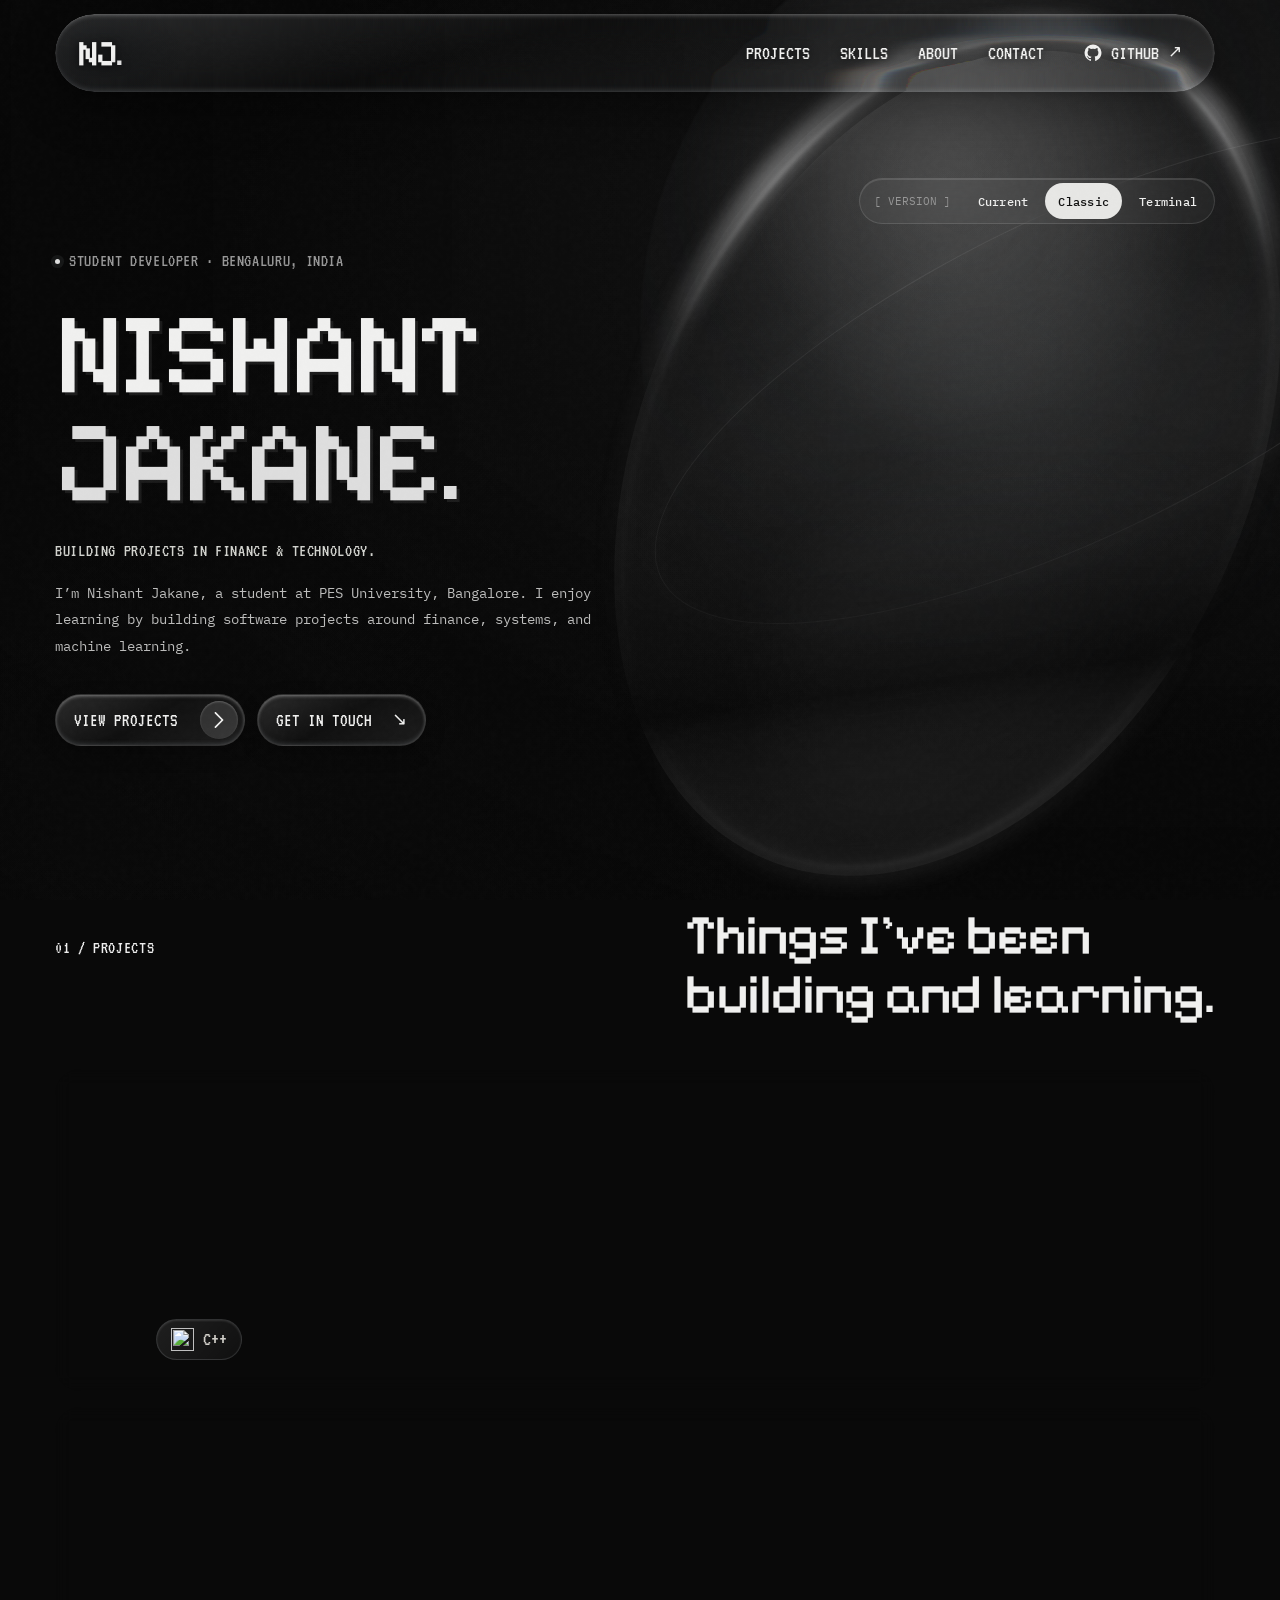
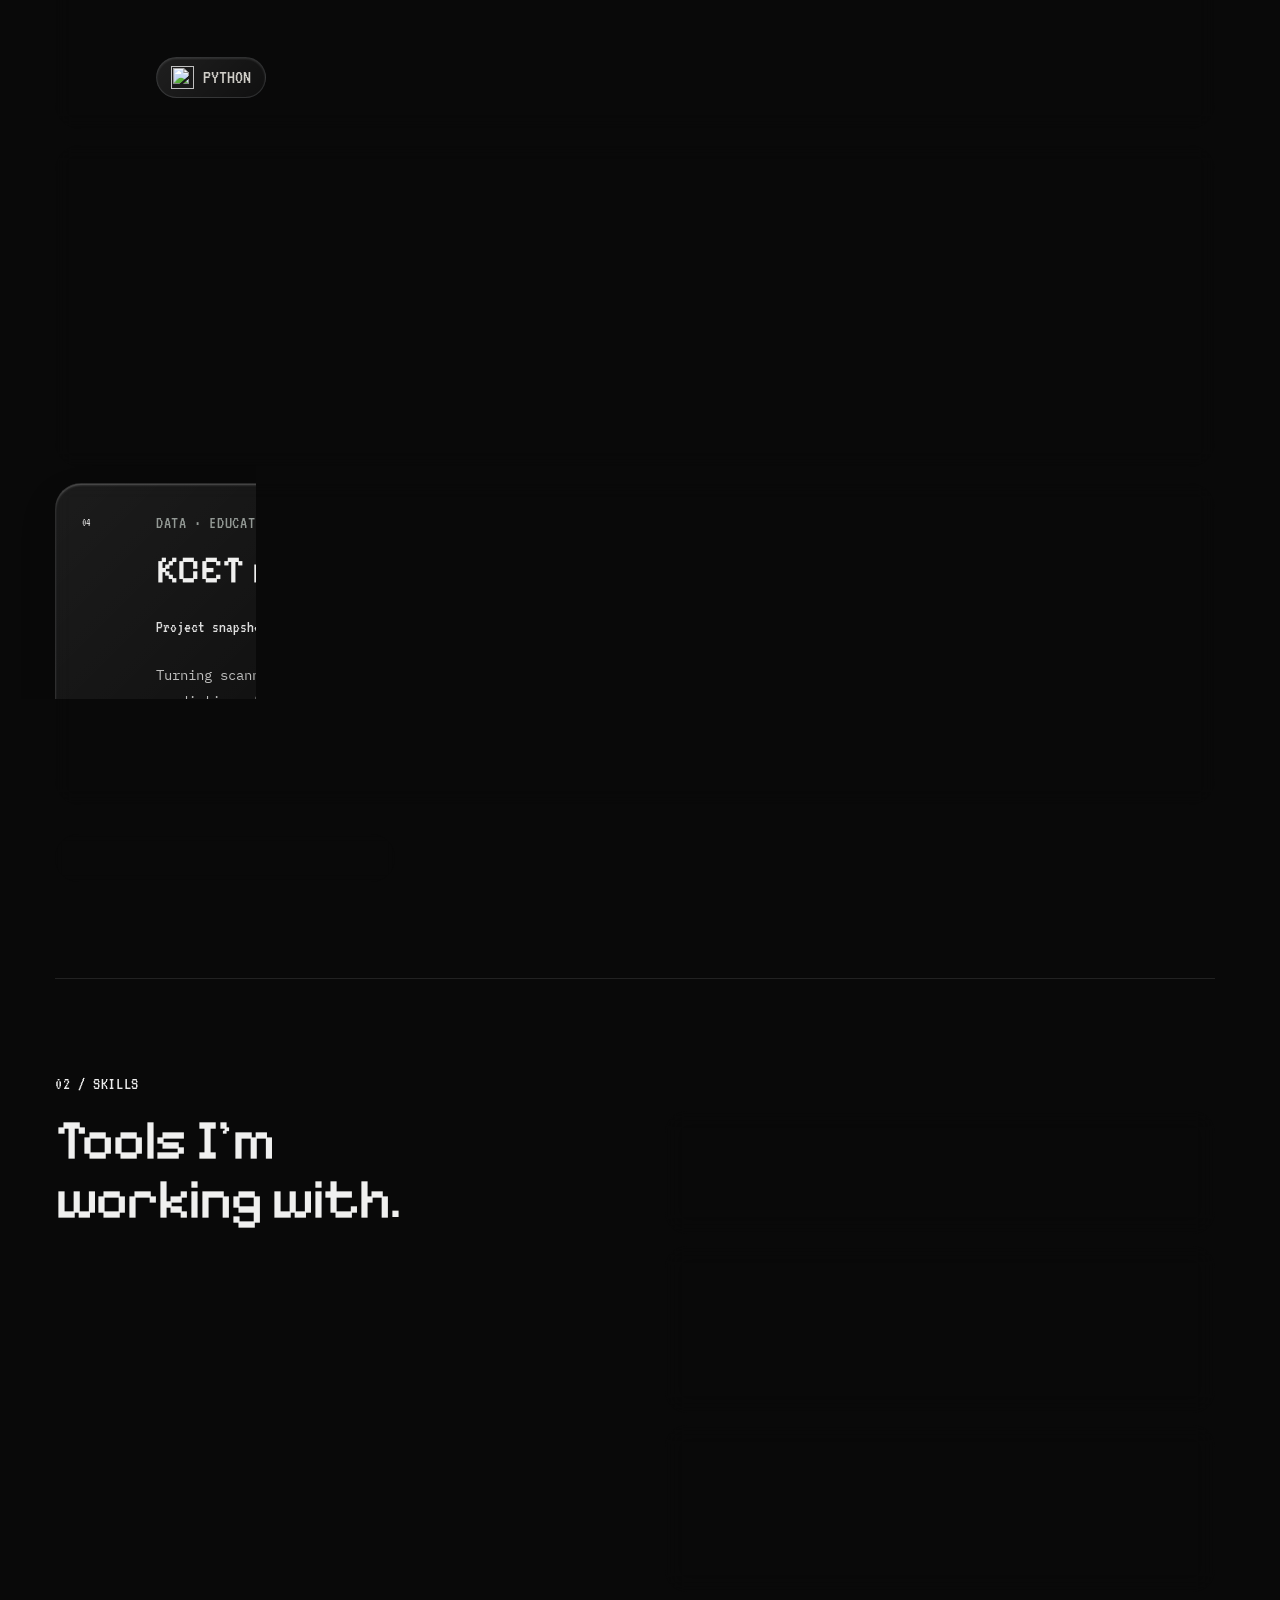
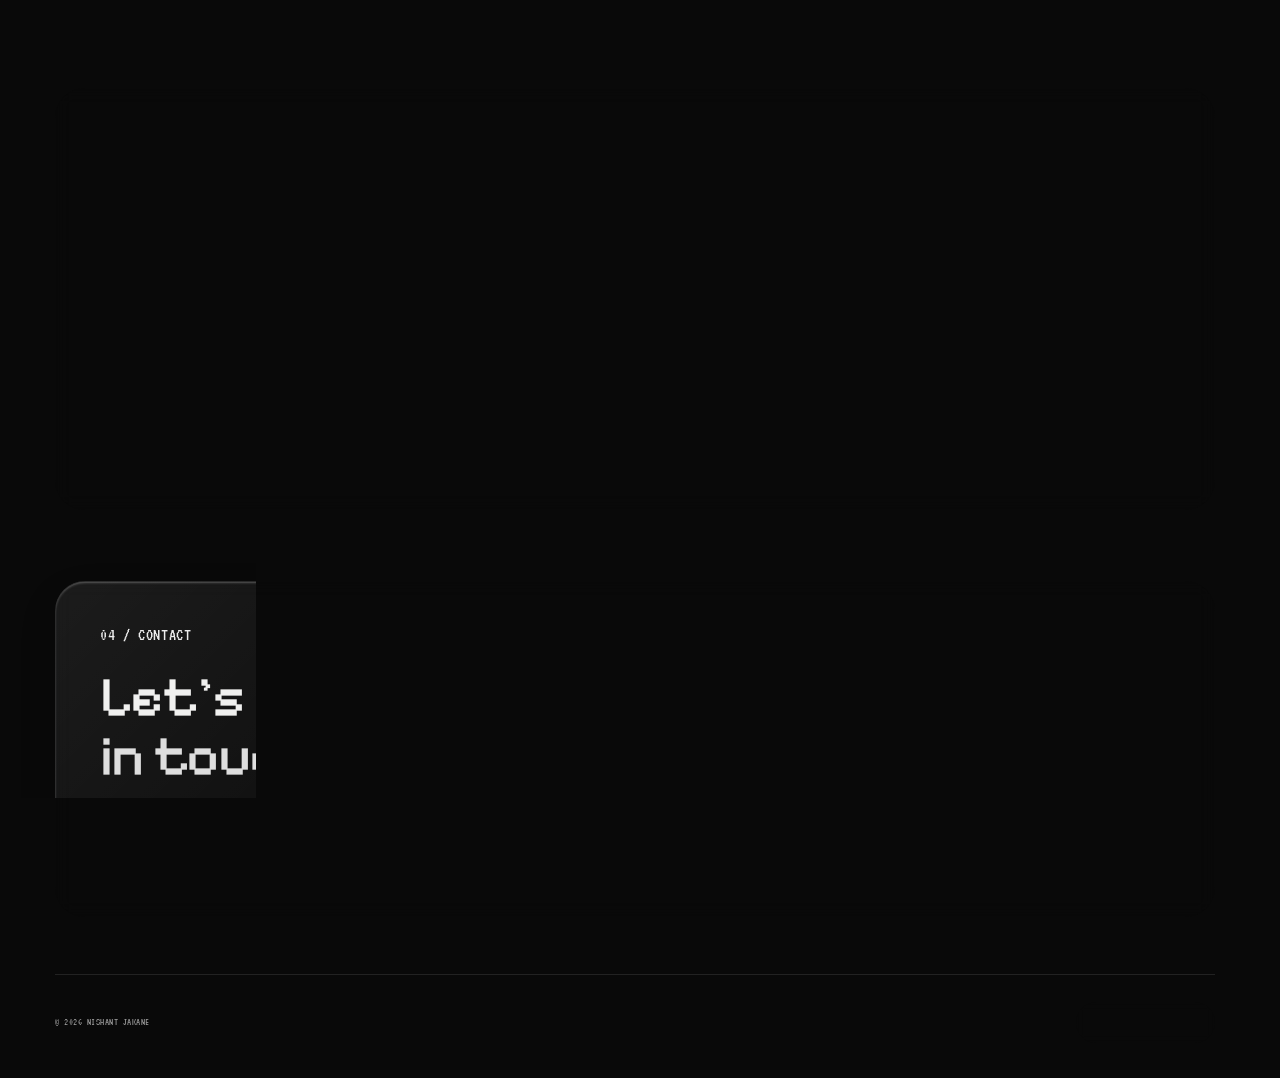
==== commit 4f2429a6: "Publish terminal glass portfolio as third website version" ====
--- a/classic/index.html
+++ b/classic/index.html
@@ -61,6 +61,7 @@
           <span class="theme-switch__label">[ version ]</span>
           <a href="../index.html">Current</a>
           <a href="index.html" aria-current="page">Classic</a>
+          <a href="../terminal/index.html">Terminal</a>
         </nav>
         <div class="eyebrow"><span class="status-dot"></span> Student developer · Bengaluru, India</div>
         <h1>Nishant<br /><em>Jakane.</em></h1>
